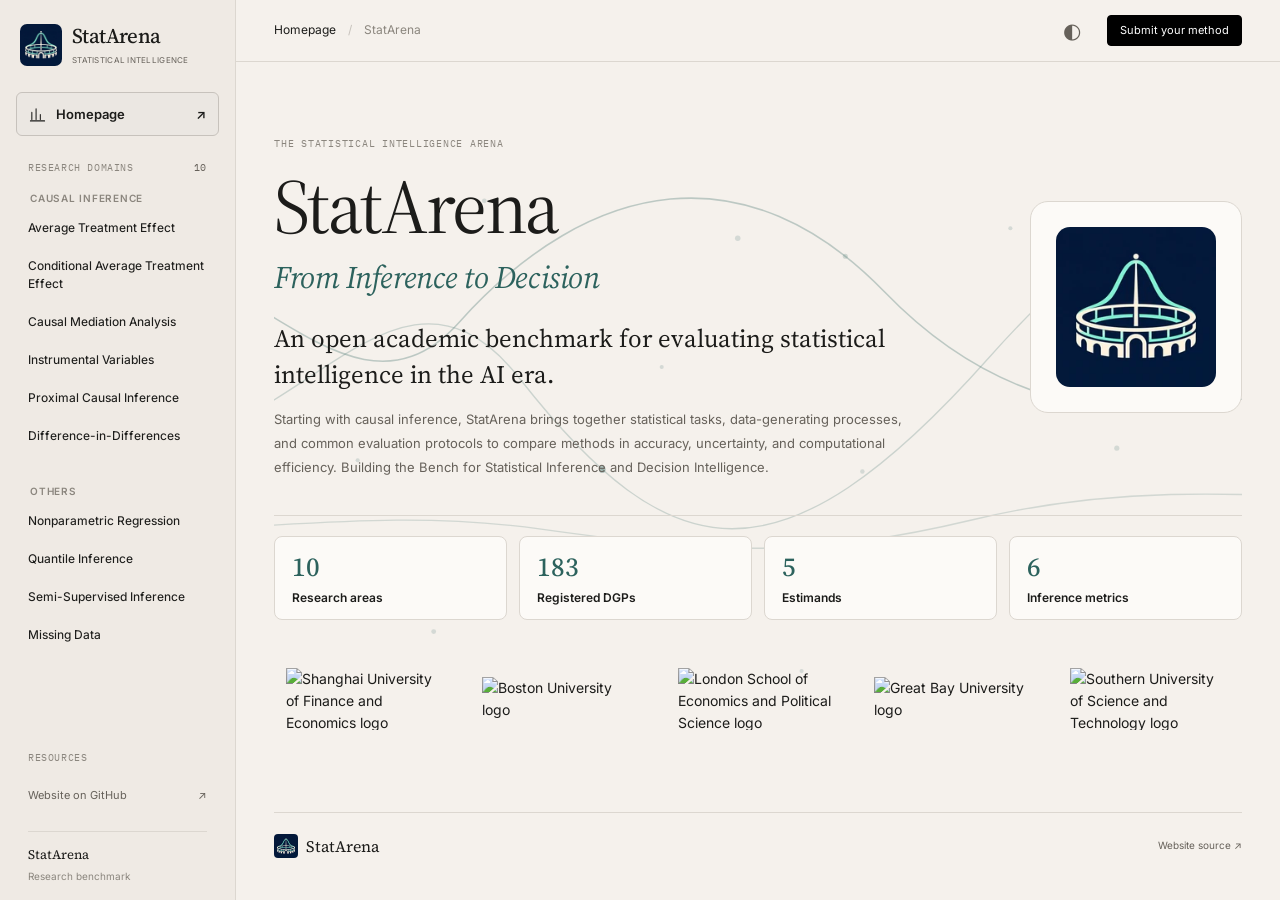
==== index.html @ 9cc64176 "Set the homepage slogan in the introduction paragraph" ====
<!doctype html>
<html lang="en" data-theme="light">
<head>
<meta charset="utf-8">
<meta name="viewport" content="width=device-width, initial-scale=1">
<meta name="color-scheme" content="light dark">
<meta name="theme-color" content="#f5f1ec">
<meta name="description" content="StatArena — The Statistical Intelligence Arena. Statistical inference benchmarks across ten research domains.">
<meta property="og:title" content="StatArena — The Statistical Intelligence Arena">
<meta property="og:description" content="Accuracy, uncertainty and efficiency. Independent statistical inference leaderboards across ten domains.">
<meta property="og:image" content="https://statsinference.github.io/assets/statsarena-logo.webp">
<meta property="og:url" content="https://statsinference.github.io/">
<title>StatArena — The Statistical Intelligence Arena</title>
<link rel="canonical" href="https://statsinference.github.io/">
<link rel="icon" type="image/webp" href="assets/statsarena-logo.webp">
<link rel="preconnect" href="https://fonts.googleapis.com">
<link rel="preconnect" href="https://fonts.gstatic.com" crossorigin>
<link href="https://fonts.googleapis.com/css2?family=Source+Serif+4:ital,wght@0,400;0,500;0,600;1,400;1,500&family=Inter:wght@400;450;500;550;600;650&family=IBM+Plex+Mono:wght@400;500&display=swap" rel="stylesheet">
<link rel="stylesheet" href="assets/site.css?v=counterfactual-notation-20261117">
<link rel="stylesheet" href="assets/release.css?v=counterfactual-notation-20261117">
<link rel="stylesheet" href="assets/references.css?v=counterfactual-notation-20261117">
<link rel="stylesheet" href="assets/test-view.css?v=mediation-challenge-20261118">
<link rel="stylesheet" href="assets/submit-method.css?v=counterfactual-notation-20261117">
<link rel="stylesheet" href="assets/comparison-charts.css?v=counterfactual-notation-20261117">
<link rel="stylesheet" href="assets/domain-illustrations.css?v=counterfactual-notation-20261117">
<link rel="stylesheet" href="assets/arena-overview.css?v=counterfactual-notation-20261117">
<link rel="stylesheet" href="assets/home.css?v=statarena-wave-morph-20261119">
</head>
<body>
<a class="skip" href="#content-start">Skip to content</a>
<button class="scrim" id="menu-scrim" aria-label="Close navigation" hidden></button>
<aside class="sidebar" id="sidebar" aria-label="Site navigation">
<a class="brand" href="#home"><img class="brand-logo" src="assets/statsarena-logo.webp" alt="StatArena logo" width="42" height="42"><span class="brand-name">StatArena<small>STATISTICAL INTELLIGENCE</small></span></a>
<a class="side-home" id="sidebar-home" href="#home"><svg viewBox="0 0 24 24" aria-hidden="true"><path d="M4 19V9m6 10V4m6 15v-7M2 21h20"/></svg>Homepage<span>↗</span></a>
<div class="nav-caption">RESEARCH DOMAINS <span>10</span></div>
<div id="tabs" role="tablist" aria-label="Research domains" aria-orientation="vertical"></div>
<div class="sidebar-bottom"><div class="nav-caption">RESOURCES</div>
<a href="https://github.com/Statsinference/Statistical-Intelligence-Arena" target="_blank" rel="noopener noreferrer"><span>Website on GitHub</span><span>↗</span></a>
<div class="sidebar-foot"><span>StatArena</span><span>Research benchmark</span></div>
</div></aside>
<div class="page">
<header class="topbar"><div class="topbar-left"><button class="menu-button" id="menu-btn" aria-label="Open navigation" aria-controls="sidebar" aria-expanded="false">☰</button><span id="topbar-section">Homepage</span><span class="breadcrumb-sep">/</span><span class="muted" id="topbar-context">StatArena</span></div><div class="topbar-actions"><button class="theme-toggle" id="theme-btn" aria-label="Switch to dark theme" title="Switch color theme">◐</button><button type="button" class="method-submit-button" id="submit-method-btn" aria-haspopup="dialog" aria-controls="method-submit-dialog" aria-expanded="false">Submit your method</button></div></header>
<div class="content" id="content-start" tabindex="-1">
<section id="home" class="home-panel" aria-labelledby="home-title" tabindex="-1">
<svg class="home-ambient" viewBox="0 0 1280 740" preserveAspectRatio="xMidYMid slice" aria-hidden="true" focusable="false">
  <g class="home-wave home-wave-a">
    <path id="home-wave-line-a" class="home-wave-line" d="M -80 235 C 85 155 185 360 345 252 S 605 156 765 242 S 1060 351 1375 222"><animate attributeName="d" dur="11.5s" begin="-2s" repeatCount="indefinite" calcMode="spline" keyTimes="0;0.25;0.5;0.75;1" keySplines="0.37 0 0.63 1;0.37 0 0.63 1;0.37 0 0.63 1;0.37 0 0.63 1" values="M -80 235 C 85 155 185 360 345 252 S 605 156 765 242 S 1060 351 1375 222;M -80 248 C 85 65 215 415 345 258 S 630 75 765 225 S 1090 415 1375 213;M -80 221 C 100 315 195 98 345 232 S 635 385 765 274 S 1120 85 1375 240;M -80 240 C 65 110 228 383 345 249 S 583 143 765 218 S 1060 401 1375 230;M -80 235 C 85 155 185 360 345 252 S 605 156 765 242 S 1060 351 1375 222" /></path>
    <circle class="home-moving-dot home-moving-dot-a" r="4"><animateMotion dur="23s" repeatCount="indefinite" keyPoints="0;1" keyTimes="0;1" calcMode="linear"><mpath href="#home-wave-line-a" /></animateMotion></circle>
    <circle class="home-moving-dot home-moving-dot-faint" r="2.5"><animateMotion dur="31s" begin="-16s" repeatCount="indefinite" keyPoints="0;1" keyTimes="0;1" calcMode="linear"><mpath href="#home-wave-line-a" /></animateMotion></circle>
  </g>
  <g class="home-wave home-wave-b">
    <path id="home-wave-line-b" class="home-wave-line" d="M -80 350 C 140 445 220 205 405 333 S 682 427 868 317 S 1135 229 1375 361"><animate attributeName="d" dur="14s" begin="-6s" repeatCount="indefinite" calcMode="spline" keyTimes="0;0.25;0.5;0.75;1" keySplines="0.37 0 0.63 1;0.37 0 0.63 1;0.37 0 0.63 1;0.37 0 0.63 1" values="M -80 350 C 140 445 220 205 405 333 S 682 427 868 317 S 1135 229 1375 361;M -80 369 C 100 205 228 490 405 357 S 693 215 868 341 S 1140 456 1375 344;M -80 330 C 145 505 257 120 405 312 S 660 530 868 291 S 1120 164 1375 380;M -80 355 C 95 265 260 430 405 356 S 670 155 868 336 S 1140 414 1375 348;M -80 350 C 140 445 220 205 405 333 S 682 427 868 317 S 1135 229 1375 361" /></path>
    <circle class="home-moving-dot home-moving-dot-b" r="3.3"><animateMotion dur="27s" begin="-9s" repeatCount="indefinite" keyPoints="0;1" keyTimes="0;1" calcMode="linear"><mpath href="#home-wave-line-b" /></animateMotion></circle>
  </g>
  <g class="home-wave home-wave-c">
    <path id="home-wave-line-c" class="home-wave-line" d="M -80 470 C 100 350 254 555 426 455 S 685 377 853 466 S 1111 548 1375 431"><animate attributeName="d" dur="17s" begin="-10s" repeatCount="indefinite" calcMode="spline" keyTimes="0;0.25;0.5;0.75;1" keySplines="0.37 0 0.63 1;0.37 0 0.63 1;0.37 0 0.63 1;0.37 0 0.63 1" values="M -80 470 C 100 350 254 555 426 455 S 685 377 853 466 S 1111 548 1375 431;M -80 480 C 105 560 241 310 426 481 S 675 582 853 436 S 1155 342 1375 454;M -80 450 C 90 288 267 612 426 437 S 701 290 853 492 S 1143 603 1375 408;M -80 469 C 126 540 248 370 426 470 S 688 566 853 436 S 1133 361 1375 449;M -80 470 C 100 350 254 555 426 455 S 685 377 853 466 S 1111 548 1375 431" /></path>
    <circle class="home-moving-dot home-moving-dot-c" r="3.5"><animateMotion dur="34s" begin="-17s" repeatCount="indefinite" keyPoints="0;1" keyTimes="0;1" calcMode="linear"><mpath href="#home-wave-line-c" /></animateMotion></circle>
  </g>
  <g class="home-scatter" fill="currentColor">
    <circle cx="150" cy="166" r="2.5"/><circle cx="245" cy="393" r="2"/><circle cx="370" cy="137" r="2.3"/>
    <circle cx="545" cy="301" r="2"/><circle cx="620" cy="174" r="2.7"/><circle cx="743" cy="404" r="2.2"/>
    <circle cx="889" cy="164" r="2"/><circle cx="994" cy="381" r="2.5"/><circle cx="1095" cy="227" r="2.2"/>
    <circle cx="1198" cy="507" r="2.6"/><circle cx="320" cy="562" r="2.4"/><circle cx="683" cy="601" r="2"/>
  </g>
</svg>
<div class="home-hero">
  <div class="home-hero-copy">
    <div class="home-kicker">THE STATISTICAL INTELLIGENCE ARENA</div>
    <h1 id="home-title">StatArena</h1>
    <h2 class="home-tagline">From Inference to Decision</h2>
    <p class="home-lead">An open academic benchmark for evaluating statistical intelligence in the AI era.</p>
    <p class="home-description">Starting with causal inference, StatArena brings together statistical tasks, data-generating processes, and common evaluation protocols to compare methods in accuracy, uncertainty, and computational efficiency. Building the Bench for Statistical Inference and Decision Intelligence.</p>
  </div>
  <div class="home-mark" aria-hidden="true"><img src="assets/statsarena-logo.webp" alt="" width="160" height="160"></div>
</div>
<section class="arena-overview" aria-label="Current leaderboard overview">
<div id="arena-overview-stats" class="arena-stat-grid" aria-live="polite">
<article class="arena-stat"><strong data-overview-stat="domains">—</strong><span>Research areas</span></article>
<article class="arena-stat" data-dgp-snapshot><strong data-overview-stat="registered-dgps">—</strong><span>Registered DGPs</span></article>
<article class="arena-stat"><strong data-overview-stat="estimand-types">—</strong><span>Estimands</span></article>
<article class="arena-stat"><strong data-overview-stat="metrics">—</strong><span>Inference metrics</span></article>
</div>
</section>
<div class="home-universities" aria-label="University affiliations">
  <a class="home-university" href="https://www.sufe.edu.cn/" target="_blank" rel="noopener noreferrer" aria-label="Shanghai University of Finance and Economics" title="Shanghai University of Finance and Economics"><img src="https://hrweb.sufe.edu.cn/_upload/site/00/51/81/logo.png" alt="Shanghai University of Finance and Economics logo" loading="lazy" decoding="async"></a>
  <a class="home-university" href="https://www.bu.edu/" target="_blank" rel="noopener noreferrer" aria-label="Boston University" title="Boston University"><img src="https://upload.wikimedia.org/wikipedia/commons/3/31/Boston_University_wordmark.svg" alt="Boston University logo" loading="lazy" decoding="async"></a>
  <a class="home-university" href="https://www.lse.ac.uk/" target="_blank" rel="noopener noreferrer" aria-label="London School of Economics and Political Science" title="London School of Economics and Political Science"><img src="https://upload.wikimedia.org/wikipedia/commons/5/51/LSE_Logo.svg" alt="London School of Economics and Political Science logo" loading="lazy" decoding="async"></a>
  <a class="home-university" href="https://www.gbu.edu.cn/" target="_blank" rel="noopener noreferrer" aria-label="Great Bay University" title="Great Bay University"><img src="https://upload.wikimedia.org/wikipedia/commons/d/d9/Great_Bay_University_logo.svg" alt="Great Bay University logo" loading="lazy" decoding="async"></a>
  <a class="home-university" href="https://www.sustech.edu.cn/" target="_blank" rel="noopener noreferrer" aria-label="Southern University of Science and Technology" title="Southern University of Science and Technology"><img src="https://upload.wikimedia.org/wikipedia/commons/3/38/Sustech_logo.png" alt="Southern University of Science and Technology logo" loading="lazy" decoding="async"></a>
</div>
</section>
<div id="domain-view" hidden>
<section class="page-heading with-domain-illustration" aria-label="About StatArena"><div><h1>StatArena</h1><p class="arena-introduction">The Statistical Intelligence Arena</p></div><figure id="domain-illustration" class="domain-figure" aria-labelledby="domain-figure-title" hidden></figure></section>
<span id="release-status" hidden></span>
<p id="release-description" role="status" hidden></p>
<main id="main-panel" role="tabpanel" aria-labelledby="tab-ate" tabindex="-1">
<section class="domain-heading"><div><h2 id="hero-title">Average Treatment Effect</h2><p id="hero-sub">Point estimates and confidence intervals for average treatment effects.</p><div id="domain-definition" class="domain-definition" aria-label="Target definition"></div></div>
<div class="domain-actions">
<a id="benchmark-card-link" class="benchmark-card-link" hidden>Benchmark card &amp; data <span aria-hidden="true">→</span></a>
<a href="#table" class="text-link">Full leaderboard <span>↘</span></a>
</div></section>
<section id="coming-soon" class="coming-soon" role="status" hidden><h3>Coming soon</h3><p>Results for this research area are being prepared.</p></section>
<section class="view-bar test-controls" aria-label="Leaderboard controls">
<div class="chips" id="fam-chips" role="group" aria-label="Method family"><button class="chip on" data-fam="all" aria-pressed="true">All methods</button><button class="chip" data-fam="pfn" aria-pressed="false">RFN</button><button class="chip" data-fam="classical" aria-pressed="false">Baseline</button></div>
<label class="rank-control" for="rank-metric">Rank by <select id="rank-metric" aria-label="Rank by metric"><option value="bias">Bias</option><option value="variance">Variance</option><option value="rmse" selected>RMSE</option><option value="length">Mean interval length</option><option value="coverage">Coverage</option><option value="time_s">Time</option></select></label>
<label class="search"><input id="q" type="search" placeholder="Search methods" aria-label="Search methods"></label>
<button class="export" id="export-btn" disabled>Export CSV ↓</button>
</section>
<section id="table" aria-label="Leaderboard"><div id="leaderboard-wrap" class="leaderboard-wrap" tabindex="0" role="region" aria-label="Scrollable leaderboard" aria-live="polite"></div><p class="table-note" id="table-note"></p></section>
<div class="registry-row"><a id="registry-link" target="_blank" rel="noopener noreferrer">Browse DGP registry ↗</a><span>Research repository access required.</span></div>
</main>
<section id="methodology" class="comparison-charts" aria-label="Result comparisons">
<article class="comparison-card" aria-labelledby="rmse-time-title"><h3 id="rmse-time-title">RMSE vs Time</h3><div id="rmse-time-chart" class="comparison-plot"></div></article>
<article class="comparison-card" aria-labelledby="coverage-length-title"><h3 id="coverage-length-title">Coverage vs Mean Interval Length</h3><div id="coverage-length-chart" class="comparison-plot"></div></article>
</section>
</div>
<footer><a class="footer-brand" href="#home"><img src="assets/statsarena-logo.webp" alt="" width="24" height="24">StatArena</a><a href="https://github.com/Statsinference/statsinference.github.io" target="_blank" rel="noopener noreferrer">Website source ↗</a></footer>
</div></div>
<div id="toast" class="toast" role="status" aria-live="polite" hidden></div>
<noscript><p class="noscript">Enable JavaScript to view the domain leaderboards. Source-reported results are available for Average Treatment Effect, Conditional Average Treatment Effect, Causal Mediation Analysis, Instrumental Variables, Proximal Causal Inference and Difference-in-Differences. <a href="data/results.json">Read the results data</a>.</p></noscript>
<script src="assets/test-references.js?v=counterfactual-notation-20261117"></script>
<script src="assets/test-view.js?v=iv-release-details-20261119"></script>
<script src="assets/arena-overview.js?v=stat-cards-20261117"></script>
<script src="assets/layout.js?v=statarena-home-20261119"></script>
<script src="assets/submit-method.js?v=mediation-challenge-20261118"></script>
<script src="assets/comparison-charts.js?v=counterfactual-notation-20261117"></script>
<script src="assets/domain-illustrations.js?v=counterfactual-notation-20261117"></script>
<script src="assets/home-motion.js?v=statarena-wave-morph-20261119"></script>
</body></html>
---- assets/site.css ----
/* Arena-inspired editorial layout. StatsArena's own logo and benchmark only.
   Type substitutes: Source Serif 4 / Inter / IBM Plex Mono; no licensed Arena fonts redistributed. */
:root{color-scheme:light;--bg:#f5f1ec;--surface:#fcfaf7;--sidebar:#efeae4;--fg:#1c1c1a;--muted:#66615a;--quiet:#8b867e;--line:#dcd7d0;--line-strong:#c7c2bc;--hover:#ebe7e2;--accent:#2c625d;--accent-soft:#e2ece6;--pfn:#267a73;--classical:#a56a28;--yellow:#f2c306;--pfn-soft:#e2ece6;--classical-soft:#f2e6d5;--display:'Source Serif 4',Georgia,'Times New Roman',serif;--body:'Inter','Helvetica Neue',Arial,sans-serif;--mono:'IBM Plex Mono',Consolas,monospace;--sidebar-w:236px}
:root[data-theme=dark]{color-scheme:dark;--bg:#1c1c1a;--surface:#252421;--sidebar:#22211f;--fg:#f5f1ec;--muted:#c7c2bc;--quiet:#aaa49b;--line:#403c38;--line-strong:#66615a;--hover:#35322e;--accent:#80b8aa;--accent-soft:#2d433c;--pfn:#58b6a9;--classical:#e8b776;--pfn-soft:#2d433c;--classical-soft:#453b2c}
*{box-sizing:border-box}html{scroll-behavior:smooth;scroll-padding-top:80px}body{margin:0;background:var(--bg);color:var(--fg);font:14px/1.55 var(--body);-webkit-font-smoothing:antialiased}button,input,select{font:inherit;color:inherit}button,a,input,select{-webkit-tap-highlight-color:transparent}button{cursor:pointer;border:0;background:none}button:disabled{cursor:not-allowed;opacity:.4}a{color:inherit;text-decoration:none}a:hover{text-decoration:underline;text-underline-offset:4px}h1,h2,h3,p{margin:0}h1,h2,h3{font-weight:500}h1,h2{font-family:var(--display)}[hidden]{display:none!important}:focus-visible{outline:2px solid var(--accent);outline-offset:4px}.sr-only{position:absolute;width:1px;height:1px;padding:0;margin:-1px;overflow:hidden;clip:rect(0,0,0,0);white-space:nowrap;border:0}.skip{position:fixed;top:-100px;left:18px;background:var(--fg);color:var(--bg);padding:10px 16px;z-index:200}.skip:focus{top:12px}.muted{color:var(--quiet)}.num{font-family:var(--mono);font-variant-numeric:tabular-nums}.sidebar{position:fixed;inset:0 auto 0 0;width:var(--sidebar-w);z-index:40;background:var(--sidebar);border-right:1px solid var(--line);display:flex;flex-direction:column;overflow-y:auto;padding:24px 16px 16px}.brand{display:flex;align-items:center;gap:10px;padding:0 4px 26px;font-family:var(--display);font-size:26px;font-weight:500;letter-spacing:-1.1px;line-height:1.05}.brand:hover{text-decoration:none}.brand-logo{border-radius:7px;flex-shrink:0;object-fit:contain}.brand small{display:block;font:9px/1.4 var(--body);color:var(--muted);letter-spacing:.05px;margin-top:7px;white-space:nowrap}.side-home{display:flex;align-items:center;gap:10px;border:1px solid var(--line-strong);background:var(--surface);border-radius:6px;padding:11px 12px;margin:0 0 25px;font-size:13px;font-weight:500}.side-home>span{margin-left:auto}.side-home svg{width:17px;height:17px;stroke:currentColor;fill:none;stroke-width:1.5;stroke-linecap:round}.nav-caption{display:flex;justify-content:space-between;padding:0 12px;font:10px var(--mono);letter-spacing:.06em;color:var(--quiet);margin-bottom:13px}.nav-caption>span{color:var(--muted)}#tabs{display:flex;flex-direction:column;gap:3px}.tab{position:relative;text-align:left;display:block;width:100%;padding:10px 12px;font-size:12px;font-weight:450;line-height:1.5;border-radius:5px;transition:background .15s,color .15s}.tab small{display:none}.tab:hover{background:var(--hover)}.tab.on{background:var(--hover);font-weight:600}.tab.on::before{content:'';position:absolute;top:10px;bottom:10px;left:0;width:2px;background:var(--fg)}.sidebar-bottom{margin-top:auto;padding-top:32px}.sidebar-bottom>a{display:flex;justify-content:space-between;font-size:11px;padding:10px 12px;color:var(--muted)}.sidebar-foot{border-top:1px solid var(--line);margin:17px 12px 0;padding-top:13px;display:flex;flex-direction:column;gap:3px;font-size:10px;color:var(--quiet)}.sidebar-foot>span:first-child{font-family:var(--display);font-size:14px;color:var(--fg)}.page{margin-left:var(--sidebar-w)}.topbar{height:62px;border-bottom:1px solid var(--line);display:flex;align-items:center;justify-content:space-between;padding:0 38px;background:var(--bg);gap:14px}.topbar-left{display:flex;gap:12px;align-items:center;font-size:12px}.breadcrumb-sep{color:var(--line-strong)}.topbar-actions{display:flex;gap:18px;align-items:center}.theme-toggle{font-size:21px;padding:5px 8px;color:var(--muted);line-height:1}.share-button{border:1px solid var(--fg);color:var(--bg);background:var(--fg);border-radius:4px;padding:6px 12px;font-size:11px;display:flex;gap:18px}.menu-button{display:none}.content{max-width:1356px;padding:0 38px;margin:auto}.page-heading{display:flex;align-items:center;justify-content:space-between;gap:30px;padding:43px 0 31px}.eyebrow,.section-label{font:10px var(--mono);letter-spacing:.075em;color:var(--quiet)}.page-heading h1{font-size:clamp(37px,3.65vw,52px);font-weight:400;line-height:1.08;letter-spacing:-1.8px;margin:14px 0 18px}.page-heading h1 em{font-weight:400}.page-heading p{font-size:13px;color:var(--muted);line-height:1.8}.scope-stat{border-left:1px solid var(--line-strong);padding:2px 0 2px 25px;flex:0 0 200px}.scope-stat strong{display:block;font:400 52px/1.15 var(--display);letter-spacing:-2px}.scope-stat>span{font:9px/1.9 var(--mono);color:var(--muted);letter-spacing:.04em}.stat-divider{height:1px;width:34px;background:var(--line-strong);margin:15px 0 11px}.release-bar{display:flex;flex-wrap:wrap;align-items:center;gap:8px 12px;border-top:1px solid var(--line);border-bottom:1px solid var(--line);padding:11px 0;font-size:11px;color:var(--muted)}.release-bar strong{font:500 9px var(--mono);letter-spacing:.035em;color:var(--fg)}.release-square{width:7px;height:7px;background:var(--yellow)}.domain-heading{display:flex;align-items:center;justify-content:space-between;gap:20px;padding:29px 0 8px}.domain-heading h2{font-size:32px;font-weight:400;line-height:1.25;letter-spacing:-.8px;margin-top:5px}.domain-heading p{font-size:12px;color:var(--muted);margin-top:7px}.text-link{font-size:11px;white-space:nowrap}.text-link span{margin-left:12px}.suite-info{font-size:10px;color:var(--quiet);display:flex;flex-wrap:wrap;gap:8px 22px}.suite-info b{font-weight:500;color:var(--fg);margin-left:5px}.view-bar{display:flex;align-items:center;gap:14px;margin:19px 0 16px;flex-wrap:wrap}.chips{display:flex;gap:3px;flex-wrap:wrap}.chip{font-size:11px;padding:6px 12px;border:1px solid transparent;border-radius:4px;color:var(--muted);line-height:1.5}.chip:hover{background:var(--hover);color:var(--fg)}.chip.on{background:var(--fg);color:var(--bg);border-color:var(--fg)}.view-note{margin-left:auto;font:9px var(--mono);color:var(--quiet)}#suite-label{font-size:11px;color:var(--muted)}select{border:1px solid var(--line-strong);border-radius:4px;background:var(--surface);padding:5px;max-width:240px}.overview-grid{display:grid;grid-template-columns:1fr 1fr;gap:16px}.card{min-width:0;border:1px solid var(--line);border-radius:6px;background:var(--surface);display:flex;flex-direction:column;padding:17px 19px 12px}.card-head{display:flex;align-items:baseline;justify-content:space-between;gap:10px;flex-wrap:wrap}.card-head h3{font-family:var(--display);font-size:21px;line-height:1.2;font-weight:400;letter-spacing:-.3px}.card-sub{font-size:10px;color:var(--quiet)}.card-body{min-height:141px;display:flex;flex-direction:column;justify-content:center;flex:1}.card-empty{display:flex;flex-direction:column;align-items:center;justify-content:center;text-align:center;padding:22px 10px 19px;min-height:141px}.empty-icon{display:flex;justify-content:center;align-items:center;margin-bottom:11px;color:var(--quiet)}.empty-icon svg{width:23px;height:23px}.card-empty strong{font-weight:450;font-size:12px;color:var(--muted)}.card-empty p{font-size:10px;line-height:1.65;color:var(--quiet);margin-top:5px;max-width:285px}.card-bottom{border-top:1px solid var(--line);padding-top:10px;display:flex;align-items:center;justify-content:space-between;gap:8px;flex-wrap:wrap;font-size:9px;color:var(--quiet)}.card-bottom>a{color:var(--fg);font-size:10px}.legend{display:flex;gap:12px;flex-wrap:wrap}.legend span{display:inline-flex;gap:5px;align-items:center}.legend i{display:inline-block;width:6px;height:6px;border-radius:1px}.id-dot,.pfn-dot{background:var(--pfn)}.ood-dot,.classical-dot{background:var(--classical)}.top-row{display:grid;grid-template-columns:20px 1fr auto;gap:9px;align-items:center;border-bottom:1px solid var(--line);padding:8px 0;font-size:11px}.top-row .rank{font-family:var(--mono);color:var(--quiet);font-size:10px}.split-title{color:var(--muted);font:10px var(--mono);margin:8px 0}.comparison-row{display:grid;grid-template-columns:1fr 90px 90px;gap:10px;border-bottom:1px solid var(--line);padding:8px 0;font-size:11px}.comparison-row>.num{text-align:right}.chart{width:100%;height:auto;display:block}svg text{fill:var(--muted);font:10px var(--mono)}svg .gridl{stroke:var(--line);stroke-width:1}svg .axis{stroke:var(--line-strong);stroke-width:1}.fam{display:inline-block;font-size:8px;padding:1px 5px;border-radius:3px;margin-left:7px;font-weight:500;vertical-align:middle}.fam.pfn{color:var(--pfn);background:var(--pfn-soft)}.fam.classical{color:var(--classical);background:var(--classical-soft)}.tbl-sec{padding:32px 0 26px}.tbl-head{display:flex;align-items:center;justify-content:space-between;gap:15px}.tbl-head h2{font-size:26px;line-height:1.2;letter-spacing:-.6px;margin-top:7px;font-weight:400}.export{border:1px solid var(--line-strong);border-radius:4px;font-size:10px;padding:7px 10px;white-space:nowrap}.table-controls{display:flex;align-items:center;justify-content:space-between;gap:14px;padding:16px 0 12px}.search{border:1px solid var(--line);background:var(--surface);border-radius:4px;padding:6px 9px;display:flex;align-items:center;gap:8px;max-width:200px}.search svg{width:13px;height:13px;stroke:var(--quiet);fill:none;stroke-width:1.5}.search input{font-size:11px;border:0;outline:none;min-width:0;width:145px;background:none}.search:focus-within{border-color:var(--accent)}.tbl-wrap{border:1px solid var(--line);border-radius:5px;overflow:auto;background:var(--surface)}table{border-collapse:collapse;width:100%;min-width:820px}th,td{padding:13px 14px;text-align:left;white-space:nowrap;border-bottom:1px solid var(--line);font-size:11px}th{background:var(--hover);font:500 10px var(--body);color:var(--muted)}th button{padding:0;color:inherit;text-align:inherit;font:inherit}th.sorted{color:var(--fg)}th .arrow{margin-left:6px}.r{text-align:right}td.num{font-size:10px}tbody tr:last-child td{border-bottom:0}tbody tr:hover{background:var(--bg)}.row-pending{color:var(--quiet)}.row-pending td{height:63px}.group-tag{font:9px var(--mono);border:1px solid var(--line);border-radius:3px;padding:3px 6px}.group-tag.id{color:var(--pfn)}.group-tag.ood{color:var(--classical)}.mname{font-weight:500}.org{display:block;font-size:9px;color:var(--quiet);margin-top:3px}.table-note{font-size:10px;color:var(--muted);margin-top:12px;max-width:90ch}.registry-row{display:flex;gap:12px;flex-wrap:wrap;align-items:center;font-size:10px;margin-top:13px}.registry-row span{color:var(--quiet)}.registry-row a{text-decoration:underline;text-underline-offset:3px}.swipe-hint{display:none}.method{padding:31px 0;border-top:1px solid var(--line)}.method-heading h2{font-size:29px;font-weight:400;letter-spacing:-.7px;margin:7px 0}.method-heading>p{font-size:12px;color:var(--muted)}.method-grid{display:grid;grid-template-columns:repeat(3,1fr);gap:27px;margin-top:24px}.method-grid article{border-left:1px solid var(--line-strong);padding-left:16px}.method-no{font:10px var(--mono);color:var(--quiet)}.method h3{font-size:13px;font-weight:500;margin:8px 0}.method article p{font-size:11px;line-height:1.8;color:var(--muted)}footer{display:flex;align-items:center;justify-content:space-between;gap:15px;border-top:1px solid var(--line);padding:21px 0 28px;font-size:10px;color:var(--muted)}.footer-brand{display:flex;align-items:center;gap:8px;font:17px var(--display);color:var(--fg)}.footer-brand img{border-radius:4px}.toast{position:fixed;bottom:25px;left:50%;transform:translateX(-50%);padding:12px 20px;background:var(--fg);color:var(--bg);border-radius:5px;max-width:90vw;z-index:100;font-size:12px}.scrim{position:fixed;inset:0;background:#0007;z-index:45}.noscript{margin:24px 24px 24px calc(var(--sidebar-w) + 24px);padding:20px;border:1px solid var(--line)}
@media(min-width:1700px){.content{padding:0 55px}.page-heading{padding-top:55px}.page-heading h1{font-size:58px}.card-body,.card-empty{min-height:167px}}
@media(max-width:1100px){:root{--sidebar-w:212px}.sidebar{padding-inline:12px}.content{padding:0 25px}.topbar{padding:0 25px}.scope-stat{flex-basis:155px;padding-left:20px}.page-heading h1{font-size:41px}.brand{font-size:24px}.brand-logo{width:37px;height:37px}.brand small{font-size:8px}.card-head h3{font-size:19px}.card{padding:15px 15px 11px}.card-bottom{font-size:8px}}
@media(max-width:860px){:root{--sidebar-w:236px}.sidebar{transform:translateX(-100%);transition:transform .18s ease;z-index:50;padding:22px 16px}.sidebar.open{transform:translateX(0)}.page{margin-left:0}.menu-button{display:block;font-size:17px;padding:5px 8px 5px 0}.topbar{padding:0 22px;height:58px}.content{padding:0 22px}.topbar-left{font-size:11px;gap:9px}.topbar-actions{gap:9px}.page-heading{padding:29px 0 24px}.page-heading h1{font-size:43px}.scope-stat{flex-basis:155px}.swipe-hint{display:block;font-size:9px;color:var(--quiet);margin:0 0 9px}.noscript{margin:20px}.brand{font-size:26px}.brand-logo{width:42px;height:42px}.brand small{font-size:9px}}
@media(max-width:560px){.content{padding:0 17px}.topbar{padding:0 17px}.topbar-left>.muted,.breadcrumb-sep{display:none}.page-heading{display:block}.page-heading h1{font-size:38px;letter-spacing:-1.4px;line-height:1.12;margin-top:12px}.page-heading p{font-size:12px}.desktop-break{display:none}.scope-stat{display:none}.eyebrow,.section-label{font-size:9px}.release-bar{gap:6px 9px;font-size:10px}.release-bar #release-description{width:100%;padding-left:16px}.domain-heading{padding-top:24px;align-items:flex-start}.domain-heading h2{font-size:28px}.domain-heading p{font-size:11px}.text-link{font-size:10px;margin-top:20px}.suite-info{font-size:9px}.overview-grid{grid-template-columns:1fr;gap:12px}.card{padding:17px 17px 12px}.card-body,.card-empty{min-height:132px}.card-head h3{font-size:21px}.card-bottom{font-size:9px}.view-bar{gap:9px}.view-note{font-size:8px}.table-controls{flex-wrap:wrap;gap:10px}.search{max-width:none;width:100%}.search input{width:100%}.tbl-head h2{font-size:24px}.method-grid{grid-template-columns:1fr;gap:20px}.method article p{font-size:12px}.method-heading h2{font-size:28px}footer{flex-wrap:wrap;font-size:9px}footer>span{display:none}}
@media(prefers-reduced-motion:reduce){html{scroll-behavior:auto}*{transition:none!important}}
@media print{.sidebar,.topbar,.view-bar,.table-controls,.export,.scrim{display:none!important}.page{margin:0}.content{max-width:none}.card{break-inside:avoid}body{color:#1c1c1a;background:#fff}.tbl-wrap{overflow:visible}}
---- assets/release.css ----
/* First source-reported release: preserve the editorial layout and existing logo. */
.brand{font-size:21px;letter-spacing:-.6px;align-items:center}.brand-name{line-height:1.13}.brand small{font-size:8px;letter-spacing:.035em}.sidebar-foot>span:first-child{font-size:13px}
.release-context{font-size:11px;line-height:1.7;background:var(--accent-soft);border-left:2px solid var(--accent);padding:10px 13px;margin:14px 0 0;color:var(--fg)}.release-context strong{font-weight:600}.release-context a{margin-left:6px;text-decoration:underline;text-underline-offset:3px}
.row-unreported{color:var(--quiet)}.missing-result{font-style:italic}.report-details{border-top:1px solid var(--line);padding:26px 0 32px}.report-details h2{font:400 26px/1.25 var(--display);margin:6px 0 12px;letter-spacing:-.5px}.release-meta{display:flex;gap:9px;flex-wrap:wrap;color:var(--quiet);font-size:10px}.release-meta a{text-decoration:underline;text-underline-offset:3px}.report-details details{border:1px solid var(--line);border-radius:5px;margin-top:16px;background:var(--surface)}.report-details summary{cursor:pointer;padding:13px 16px;font-size:12px;font-weight:500}.detail-inner{padding:0 16px 16px}.detail-inner p,.timing-note{font-size:11px;line-height:1.8;color:var(--muted);max-width:105ch;margin-bottom:12px}.report-details .tbl-wrap{margin:10px 0}.detail-table{min-width:900px}.timing-table{min-width:610px}.timing-block{margin-top:24px}.timing-block h3{font:400 23px/1.3 var(--display);letter-spacing:-.3px}.scope-badge{display:inline-block;vertical-align:middle;font:9px var(--mono);letter-spacing:.04em;color:var(--classical);border:1px solid var(--line-strong);padding:3px 6px;border-radius:3px;margin:7px 0 10px}.release-facts{display:grid;grid-template-columns:170px 1fr;gap:9px 20px;font-size:11px;line-height:1.75;margin:4px 0}.release-facts dt{color:var(--quiet)}.release-facts dd{margin:0;color:var(--muted)}.report-details .data-footnote{font-size:10px;color:var(--quiet);line-height:1.75;margin-top:9px}.contributors{border-top:1px solid var(--line);padding:30px 0 35px}.contributors h2{font:400 29px var(--display);letter-spacing:-.7px;margin:7px 0 20px}.contributor-grid{display:grid;grid-template-columns:repeat(3,minmax(0,1fr));gap:27px}.contributor-grid article{border-left:1px solid var(--line-strong);padding:3px 0 3px 16px}.contributor-grid h3{font-size:14px;font-weight:500;margin-bottom:5px}.contributor-grid p{font-size:11px;line-height:1.7;color:var(--muted)}.contributor-grid article>span{display:inline-block;margin-top:11px;font:9px var(--mono);color:var(--quiet)}footer{flex-wrap:wrap}.footer-brand{font-size:16px}
@media(max-width:650px){.contributor-grid{grid-template-columns:1fr;gap:18px}.release-facts{grid-template-columns:1fr;gap:3px}.release-facts dd{margin-bottom:9px}.detail-inner{padding:0 10px 12px}.release-context{font-size:10px}.timing-block h3{font-size:22px}.release-meta{gap:6px}}

/* Equal presentation for every core contributor; no numbered or lead positions. */
.contributors h2{margin-bottom:9px}.contributor-note{color:var(--muted);font-size:11px;line-height:1.7;margin:0 0 22px}.contributor-grid{align-items:stretch}.contributor-grid article{display:flex;flex-direction:column;min-height:106px}.contributor-grid article>span{margin-top:auto;padding-top:12px}.contributor-grid h3{font-size:14px;font-weight:500}.contributor-grid p{min-height:38px}
---- assets/references.css ----
/* Small source links; reuse the existing editorial palette and typography. */
.method-ref-name {text-decoration:underline;text-decoration-color:var(--line-strong);text-underline-offset:3px}
.method-ref-label {display:inline-block;margin-left:8px;font:9px/1.4 var(--body);color:var(--accent);white-space:nowrap;vertical-align:middle}
.reference-pending {font-size:8px;color:var(--quiet)}
.method-references {margin-top:16px;border-top:1px solid var(--line);padding-top:12px;font-size:11px}
.method-references summary {cursor:pointer;color:var(--muted);font-weight:500}
.reference-list {padding:12px 0 0;max-width:900px}
.reference-entry {padding:0 0 13px;display:flex;flex-direction:column;align-items:flex-start;gap:3px;overflow-wrap:anywhere}
.reference-entry strong {font-size:11px;font-weight:550}
.reference-title {font-size:11px;color:var(--accent);text-decoration:underline;text-underline-offset:3px}
.reference-entry p,.reference-note {font-size:10px;color:var(--muted);line-height:1.65}
.reference-secondary {font-size:10px;color:var(--accent)}
.reference-note {padding-top:5px;max-width:85ch}
---- assets/test-view.css ----
/* One shared leaderboard layout across all research domains. */
.domain-heading{padding:18px 0 6px}
.domain-heading h2{font-size:30px}
.domain-actions{display:contents}
.domain-actions:has(.benchmark-card-link:not([hidden])){display:flex;flex-wrap:wrap;align-items:center;gap:10px 18px}
.benchmark-card-link:not([hidden]){display:inline-flex;align-items:center;gap:9px;padding:9px 13px;border:1px solid var(--accent);border-radius:5px;background:var(--accent-soft);color:var(--accent);font:600 13px/1.4 var(--body);white-space:nowrap}
.benchmark-card-link:hover{text-decoration:underline;text-underline-offset:3px}
.benchmark-card-link:focus-visible{outline:2px solid var(--accent);outline-offset:3px}
@media(max-width:980px){
 .domain-heading:has(.benchmark-card-link:not([hidden])){align-items:flex-start;flex-direction:column;gap:12px}
 .domain-actions:has(.benchmark-card-link:not([hidden])) .text-link{margin-top:0}
}
.test-controls{gap:8px;margin:14px 0 12px}
.test-label{font:500 10px var(--mono);letter-spacing:.08em;border:1px solid var(--line-strong);padding:7px 10px;border-radius:4px}
.rank-control{display:flex;align-items:center;gap:8px;font-size:11px;color:var(--muted);white-space:nowrap}
.rank-control select{font-size:11px;min-width:100px;padding:6px 28px 6px 9px;color:var(--fg)}
.test-controls .search{margin-left:auto}
.test-controls .export{margin-left:0}
.leaderboard-wrap{width:100%;overflow-x:auto;border:1px solid var(--line);border-radius:6px;background:var(--surface)}
#leaderboard{width:100%;min-width:890px;table-layout:fixed}
#leaderboard th,#leaderboard td{padding:13px 11px;vertical-align:middle}
#leaderboard thead th{font:500 11px var(--body);height:44px;padding-top:10px;padding-bottom:10px}
#leaderboard .rank-cell{width:54px;text-align:center;color:var(--quiet)}
#leaderboard .rank-medal{display:inline-flex;align-items:center;justify-content:center;vertical-align:middle;line-height:0}
#leaderboard .rank-medal--gold{--medal-fill:#e6bd63;--medal-edge:#9b6e24;--medal-ink:#3f2c0b}
#leaderboard .rank-medal--silver{--medal-fill:#cdd5dc;--medal-edge:#75838f;--medal-ink:#2a3a45}
#leaderboard .rank-medal--bronze{--medal-fill:#d59c73;--medal-edge:#965f3e;--medal-ink:#482719}
#leaderboard .rank-medal-ribbon{fill:var(--medal-edge);opacity:.8}
#leaderboard .rank-medal-disc{fill:var(--medal-fill);stroke:var(--medal-edge);stroke-width:1}
#leaderboard .rank-medal-ring{fill:none;stroke:var(--medal-edge);stroke-width:.6;opacity:.65}
#leaderboard .rank-medal text{fill:var(--medal-ink);font:700 9px var(--body)}
.domain-group-heading{margin:15px 14px 5px;color:var(--quiet);font:600 10px var(--body);letter-spacing:.075em;text-transform:uppercase}
.domain-group:first-child .domain-group-heading{margin-top:5px}
.domain-group+.domain-group{margin-top:12px}
#leaderboard .method-cell{width:210px;text-align:left;white-space:normal}
#leaderboard tbody .method-cell{font:400 12px var(--body);color:var(--fg);background:transparent}
#leaderboard .num{font:11px var(--mono);font-variant-numeric:tabular-nums;white-space:nowrap}
#leaderboard .mname{display:block;font-size:12px;font-weight:550}
#leaderboard .method-config{display:inline-block;font:10px var(--body);color:var(--muted);margin-top:5px;line-height:1.5}
#leaderboard .method-ref-label{font-size:9px;margin:4px 0 0 8px}
#leaderboard .mname+.method-ref-label{margin-left:0}
#leaderboard thead button{width:100%;text-align:right;white-space:nowrap;min-height:22px}
#leaderboard thead th[data-metric="length"] button{white-space:normal;line-height:1.25}
#leaderboard .sort-arrow{margin-left:4px;color:var(--quiet)}
#leaderboard .ranked-column{background:var(--accent-soft);color:var(--fg)}
#leaderboard thead .ranked-column .sort-arrow{color:var(--accent)}
#leaderboard .empty-cell{padding:36px 20px;color:var(--quiet);text-align:center;font-size:12px}
#leaderboard tbody tr:last-child th{border-bottom:0}
.leaderboard-wrap:empty{min-height:150px}
.leaderboard-wrap:empty:before{content:'Loading results…';display:block;padding:25px;color:var(--muted);font-size:12px}
.registry-row{margin:18px 0 28px}
.method-references a{overflow-wrap:anywhere}
.domain-definition{margin-top:13px;color:var(--fg);font-family:var(--display);font-size:16px;line-height:1.5;overflow-wrap:anywhere}
.domain-definition math{font-size:1.04em}
.coming-soon{margin:20px 0 32px;padding:30px;border:1px solid var(--line);border-radius:6px;background:var(--surface)}
.coming-soon h3{font-family:var(--display);font-size:24px;font-weight:400}
.coming-soon p{margin-top:7px;color:var(--muted);font-size:12px}
#leaderboard .method-toggle{display:inline-flex;align-items:center;gap:8px;text-align:left;padding:3px 0;color:var(--fg);line-height:1.45}
#leaderboard .method-toggle:hover .mname{text-decoration:underline;text-underline-offset:3px}
#leaderboard .method-chevron{font-size:14px;color:var(--accent)}
#leaderboard .method-details-row>td{padding:0;white-space:normal;background:var(--surface)}
#leaderboard .method-details-row:hover{background:transparent}
#leaderboard .method-details{padding:17px 25px 19px 66px;border-top:1px solid var(--line);border-left:3px solid var(--accent);white-space:normal}
#leaderboard .method-detail-grid{display:grid;grid-template-columns:repeat(4,minmax(0,1fr));gap:14px 24px;max-width:950px}
#leaderboard .method-detail-extra{grid-column:1/-1}
#leaderboard .method-detail-grid strong{display:block;font:500 10px/1.4 var(--body);color:var(--quiet);text-transform:uppercase;letter-spacing:.04em}
#leaderboard .method-detail-grid p{margin:5px 0 0;font:12px/1.55 var(--body);color:var(--fg);overflow-wrap:anywhere}
#leaderboard .method-reference-links{display:flex;flex-wrap:wrap;gap:8px 18px;margin-top:14px}
#leaderboard .method-reference-link{color:var(--accent);font:500 11px/1.5 var(--body);text-decoration:underline;text-underline-offset:3px;overflow-wrap:anywhere}
@media(max-width:1100px){.test-controls .search{max-width:150px}.test-controls .search input{width:125px}}
@media(max-width:680px){.domain-heading{padding-top:16px}.domain-heading h2{font-size:27px}.test-controls{gap:10px}.test-controls .search{margin-left:0;max-width:170px;flex:1}.test-controls .export{margin-left:auto}.rank-control{margin-right:auto}#leaderboard{min-width:850px}#leaderboard .method-cell{width:180px}#leaderboard .rank-cell{width:48px}#leaderboard .method-details{padding:16px 20px 18px 22px}#leaderboard .method-detail-grid{grid-template-columns:repeat(2,minmax(140px,1fr))}.domain-definition{font-size:15px}.coming-soon{padding:24px}}
@media print{.leaderboard-wrap{overflow:visible}#leaderboard{min-width:0}.test-controls{display:none}}
---- assets/submit-method.css ----
/* Additive submission UI. Existing leaderboard selectors are not restyled. */
.method-submit-button{border:1px solid #000;border-radius:4px;padding:6px 12px;font-size:11px;white-space:nowrap;color:#fff;background:#000}
.method-submit-button:hover{border-color:#000;background:#111}
#method-submit-dialog{width:min(480px,calc(100vw - 32px));max-height:calc(100dvh - 40px);padding:28px;border:1px solid var(--line-strong);border-radius:10px;background:var(--surface);color:var(--fg);box-shadow:0 24px 90px #0003}
#method-submit-dialog::backdrop{background:#15151566}
#method-submit-dialog .ms-heading{display:flex;align-items:start;justify-content:space-between;gap:16px;margin-bottom:12px}
#method-submit-dialog h2{font:400 29px/1.2 var(--display)}
#method-submit-dialog .ms-close{font:22px/1 var(--body);padding:2px 6px;color:var(--muted)}
#method-submit-dialog .ms-intro{font-size:12px;color:var(--muted);margin-bottom:22px}
#method-submit-dialog label{display:block;font-size:12px;margin-bottom:8px;font-weight:500}
#method-submit-dialog input[type=url]{width:100%;border:1px solid var(--line-strong);border-radius:5px;background:var(--bg);color:var(--fg);padding:11px;font-size:13px;min-width:0}
#method-submit-dialog .ms-status{font-size:12px;line-height:1.6;margin-top:12px;overflow-wrap:anywhere}
#method-submit-dialog .ms-status[data-kind=error]{color:var(--classical)}
#method-submit-dialog .ms-status[data-kind=success]{color:var(--accent)}
#method-submit-dialog .ms-actions{display:flex;justify-content:flex-end;gap:12px;margin-top:20px}
#method-submit-dialog .ms-send{border-radius:4px;padding:9px 16px;font-size:12px;background:var(--fg);color:var(--bg)}
#method-submit-dialog .ms-cancel{padding:9px 8px;font-size:12px;color:var(--muted)}
#method-submit-dialog .ms-challenge{margin-top:12px;min-height:0}
#method-submit-dialog .ms-honeypot{position:absolute;left:-9999px;top:auto;width:1px;height:1px;overflow:hidden}
@media(max-width:380px){.method-submit-button{padding:6px 8px}#method-submit-dialog{padding:21px}}
@media print{#method-submit-dialog,.method-submit-button{display:none!important}}
@media(max-width:380px){.topbar:has(#submit-method-btn){gap:6px}.topbar-actions:has(#submit-method-btn){gap:4px}.method-submit-button{padding:6px 5px}}
---- assets/comparison-charts.css ----
/* Scoped to the two comparison charts; table, navigation and submission styles are unchanged. */
#methodology.comparison-charts{display:grid;grid-template-columns:repeat(2,minmax(0,1fr));gap:18px;margin:36px 0 0;scroll-margin-top:80px}
.comparison-charts .comparison-card{min-width:0;border:1px solid var(--line);border-radius:8px;background:var(--surface);padding:20px 18px 14px}
.comparison-charts h3{font:550 14px/1.5 var(--body);margin:0 0 12px}
.comparison-charts .comparison-plot{position:relative;min-width:0;min-height:290px}
.comparison-charts svg{display:block;width:100%;height:auto;overflow:visible;font-family:var(--body)}
.comparison-charts .chart-grid{stroke:var(--line);stroke-width:1;stroke-dasharray:2 4}
.comparison-charts .chart-axis{stroke:var(--line-strong);stroke-width:1}
.comparison-charts .chart-tick{fill:var(--muted);font:10px var(--mono);font-variant-numeric:tabular-nums}
.comparison-charts .chart-axis-title{fill:var(--muted);font:11px var(--body)}
.comparison-charts .chart-reference{stroke:var(--muted);stroke-width:1.1;stroke-dasharray:5 4}
.comparison-charts .chart-reference-label{fill:var(--muted);font:10px var(--mono)}
.comparison-charts .chart-point{outline:none;cursor:pointer}
.comparison-charts .chart-marker{stroke:var(--surface);stroke-width:1.5}
.comparison-charts .chart-point.pfn{fill:var(--pfn)}
.comparison-charts .chart-point.classical{fill:var(--classical)}
.comparison-charts .chart-point.other{fill:var(--fg)}
.comparison-charts .chart-focus-ring{fill:none;stroke:currentColor;stroke-width:1.5;opacity:0}
.comparison-charts .chart-point:hover .chart-focus-ring,.comparison-charts .chart-point:focus-visible .chart-focus-ring{opacity:1}
.comparison-charts .chart-legend{display:flex;flex-wrap:wrap;justify-content:center;gap:8px 20px;margin-top:8px;min-height:18px;color:var(--muted);font:11px/1.6 var(--body)}
.comparison-charts .chart-legend-item{display:inline-flex;align-items:center;gap:7px;overflow-wrap:anywhere}
.comparison-charts .chart-legend-marker{display:inline-block;flex:0 0 7px;width:7px;height:7px;background:var(--fg);border-radius:50%}
.comparison-charts .chart-legend-marker.pfn{background:var(--pfn)}
.comparison-charts .chart-legend-marker.classical{background:var(--classical);border-radius:0;transform:rotate(45deg)}
.comparison-charts .chart-empty{display:grid;place-items:center;min-height:275px;color:var(--quiet);font-size:12px;text-align:center}
.comparison-charts .chart-note{margin:8px 0 0;color:var(--muted);font:11px/1.5 var(--body);text-align:center}
.comparison-charts .chart-tooltip{position:absolute;z-index:5;max-width:min(240px,calc(100% - 8px));padding:10px 12px;border:1px solid var(--line-strong);border-radius:8px;background:var(--surface);box-shadow:0 6px 22px rgba(0,0,0,.13);color:var(--fg);font:12px/1.5 var(--body);overflow-wrap:anywhere;pointer-events:none}
.comparison-charts .chart-tooltip[hidden]{display:none}
.comparison-charts .chart-tooltip-title{display:block;margin:0 0 3px;font-weight:650}
.comparison-charts .chart-tooltip-configuration{margin-bottom:4px;color:var(--muted);font-size:11px}
.comparison-charts .chart-tooltip-row{font-variant-numeric:tabular-nums}
.comparison-charts .chart-guidance{pointer-events:none}
.comparison-charts .chart-guidance-background{fill:var(--surface);fill-opacity:.94;stroke:var(--line);stroke-width:1}
.comparison-charts .chart-guidance-arrow{fill:none;stroke:var(--pfn);stroke-width:1.4;stroke-linecap:round;stroke-linejoin:round}
.comparison-charts .chart-guidance-text{fill:var(--muted);font:10px var(--body)}
.comparison-charts .chart-guidance.compact .chart-guidance-text{font-size:8px}
@media(max-width:1000px){#methodology.comparison-charts{grid-template-columns:1fr}}
@media(max-width:480px){.comparison-charts .comparison-card{padding:16px 12px 12px}.comparison-charts .comparison-plot{min-height:280px}}
---- assets/domain-illustrations.css ----
/* Theme-aware schematic cards. Styles are scoped to this new component. */
.page-heading.with-domain-illustration{display:grid;grid-template-columns:minmax(0,1fr) minmax(260px,360px);gap:24px;align-items:center;padding:27px 0 18px}
.page-heading.with-domain-illustration h1{margin:8px 0;line-height:1.06}
.domain-figure{margin:0;width:100%;min-width:0;padding:14px 18px 10px;border:1px solid var(--line);border-radius:10px;background:var(--surface);color:var(--fg);--di-ink:var(--muted);--di-accent:var(--pfn);--di-node:var(--bg)}
.domain-figure-title{font:500 18px/1.2 var(--display);letter-spacing:-.3px;margin:0 0 9px;max-width:100%}
.domain-figure-title::after{content:'';display:block;width:25px;height:2px;background:var(--di-accent);opacity:.75;margin-top:9px}
.domain-figure svg{display:block;width:100%;height:auto;overflow:visible}
.domain-figure svg text{fill:var(--fg);font:11px var(--body)}
.domain-figure svg .di-small{font-size:10px}
.domain-figure svg .di-math{font:italic 15px var(--display)}
.domain-figure svg .di-symbol{font:italic 24px var(--display);fill:var(--fg)}
.domain-figure svg .di-table-title{font:14px var(--display)}
.domain-figure svg .di-accent-label{font:12px var(--body);fill:var(--di-accent)}
.domain-figure .di-node rect,.domain-figure .di-table-bg{fill:var(--di-node);stroke:var(--line-strong);stroke-width:1.2}
.domain-figure .di-latent rect{stroke-dasharray:5 4;fill:var(--surface)}
.domain-figure .di-edge,.domain-figure .di-axis,.domain-figure .di-accent,.domain-figure .di-guide,.domain-figure .di-guide-accent,.domain-figure .di-muted,.domain-figure .di-table-rule{fill:none;stroke:var(--di-ink);stroke-width:1.3;stroke-linecap:round;stroke-linejoin:round}
.domain-figure .di-accent{stroke:var(--di-accent);stroke-width:1.8}
.domain-figure .di-muted{stroke:var(--quiet);stroke-width:1.7}
.domain-figure .di-guide{stroke:var(--quiet);stroke-dasharray:4 4;stroke-width:1.1}
.domain-figure .di-guide-accent{stroke:var(--di-accent);stroke-dasharray:4 4;stroke-width:1.2}
.domain-figure .di-table-rule{stroke:var(--line-strong);stroke-width:.8}
.domain-figure .di-ink-fill{fill:var(--di-ink)}
.domain-figure .di-accent-fill{fill:var(--di-accent)}
.domain-figure .di-muted-fill{fill:var(--quiet)}
.domain-figure .di-header-fill{fill:var(--accent-soft)}
.domain-figure .di-inference-bg{fill:var(--accent-soft);stroke:var(--line-strong);stroke-width:1}
.domain-figure .di-open-dot{fill:var(--surface);stroke:var(--di-accent);stroke-width:1}
.domain-figure .di-scatter{fill:var(--di-accent);opacity:.32}
.domain-figure .di-missing-cell{fill:var(--surface);stroke:var(--line-strong);stroke-dasharray:3 3}
@media(max-width:1100px){.page-heading.with-domain-illustration{grid-template-columns:minmax(0,1fr) minmax(240px,330px);gap:20px}.domain-figure{padding:13px 15px 9px}.domain-figure-title{font-size:17px}}
@media(min-width:861px) and (max-width:1000px){.page-heading.with-domain-illustration h1{font-size:34px}}
@media(max-width:700px){.page-heading.with-domain-illustration{grid-template-columns:1fr;gap:14px;padding:23px 0 15px}.page-heading.with-domain-illustration h1{margin:0}.domain-figure{max-width:360px;justify-self:start}.domain-figure-title{font-size:17px}}
@media print{.domain-figure{break-inside:avoid}}
---- assets/arena-overview.css ----
.arena-introduction {
  max-width: 39rem;
  color: var(--muted);
  font-size: 14px !important;
  line-height: 1.72 !important;
}
.arena-overview { padding: 0 0 12px; }
.arena-stat-grid { display: grid; grid-template-columns: repeat(4, minmax(0, 1fr)); gap: 12px; }
.arena-stat { min-width: 0; padding: 15px 17px 14px; border: 1px solid var(--line); border-radius: 8px; background: var(--surface); }
.arena-stat strong { display: block; color: var(--accent); font: 500 27px/1.1 var(--display); font-variant-numeric: tabular-nums; }
.arena-stat span { display: block; margin-top: 8px; font-size: 12px; font-weight: 600; line-height: 1.3; }
.arena-stat small { display: block; margin-top: 4px; color: var(--muted); font-size: 10px; line-height: 1.4; }
.arena-overview-note { margin-top: 9px; color: var(--quiet); font-size: 10px; line-height: 1.5; }
@media (max-width: 700px) {
  .arena-stat-grid { grid-template-columns: repeat(2, minmax(0, 1fr)); gap: 8px; }
  .arena-stat { padding: 13px 14px; }
  .arena-stat strong { font-size: 24px; }
}
---- assets/home.css ----
/* Home-only layout; the existing domain leaderboards and theme palette stay unchanged. */
.home-panel{position:relative;isolation:isolate;overflow:hidden;min-height:calc(100vh - 150px);padding:56px 0 30px}
.home-hero{display:flex;align-items:center;justify-content:space-between;gap:48px;padding:18px 0 36px}
.home-hero-copy{max-width:670px}
.home-kicker,.home-next>span{display:block;font:10px/1.6 var(--mono);letter-spacing:.075em;color:var(--quiet)}
.home-hero h1{font:400 clamp(56px,6vw,90px)/1.1 var(--display);letter-spacing:-2.5px;margin:12px 0 18px}
.home-lead{max-width:40rem;font:400 clamp(19px,2.1vw,25px)/1.45 var(--display);color:var(--fg)}
.home-description{max-width:40rem;margin:14px 0 0;font:13px/1.85 var(--body);color:var(--muted)}
.home-mark{width:212px;height:212px;flex:none;display:flex;justify-content:center;align-items:center;border:1px solid var(--line);border-radius:18px;background:var(--surface)}
.home-mark img{width:160px;height:160px;object-fit:contain;border-radius:14px}
.home-panel .arena-overview{padding-top:20px;border-top:1px solid var(--line)}
.home-next{padding:28px 0 15px;margin-top:20px;border-top:1px solid var(--line)}
.home-next p{font:13px/1.75 var(--body);color:var(--muted);margin-top:8px;max-width:50rem}
.side-home.on{background:var(--hover);border-color:var(--line-strong);font-weight:600}
@media(max-width:860px){.home-panel{padding-top:28px;min-height:calc(100vh - 100px)}.home-hero{gap:24px;padding-bottom:26px}.home-mark{width:150px;height:150px}.home-mark img{width:116px;height:116px}}
@media(max-width:560px){.home-hero{gap:12px;align-items:flex-start}.home-kicker{font-size:9px}.home-hero h1{font-size:50px;letter-spacing:-1.8px;margin:8px 0 13px}.home-lead{font-size:20px}.home-description{font-size:12px}.home-mark{width:70px;height:70px;border-radius:12px}.home-mark img{width:56px;height:56px;border-radius:8px}.home-panel{padding-top:30px}.home-next{margin-top:12px}}

/* Institutional logo strip on Home only. Preserve marks without recoloring. */
.home-universities{display:grid;grid-template-columns:repeat(5,minmax(0,1fr));gap:12px;margin:22px 0 4px}
.home-university{display:flex;align-items:center;justify-content:center;min-width:0;min-height:90px;padding:8px 12px;border:0;border-radius:0;background:transparent;transition:opacity .18s,transform .18s}
.home-university:hover{opacity:.78;transform:translateY(-2px)}
.home-university img{display:block;width:auto;max-width:100%;height:auto;max-height:62px;object-fit:contain}
.home-university:focus-visible{outline:2px solid var(--accent);outline-offset:3px}
@media(max-width:860px){.home-universities{gap:9px}.home-university{min-height:84px;padding:11px}.home-university img{max-height:55px}}
@media(max-width:560px){.home-universities{grid-template-columns:repeat(3,minmax(0,1fr));gap:8px}.home-university{min-height:76px;padding:10px}.home-university img{max-height:52px}}

/* Subtle ambient statistical curves — decorative and scoped to the Home route. */
.home-panel .home-ambient{position:absolute;inset:0;width:100%;height:100%;z-index:-1;pointer-events:none;overflow:hidden;color:var(--accent);opacity:.85}
.home-panel>.home-hero,.home-panel>.arena-overview,.home-panel>.home-next,.home-panel>.home-universities{position:relative;z-index:1}
.home-tagline{font:italic 400 clamp(25px,2.45vw,34px)/1.3 var(--display);letter-spacing:-.45px;color:var(--accent);margin:-8px 0 21px}
.home-ambient .home-wave-line{fill:none;stroke:currentColor;stroke-width:1.55;stroke-linecap:round;opacity:.32;vector-effect:non-scaling-stroke}
.home-ambient .home-wave-b .home-wave-line{opacity:.24;stroke-width:1.3}
.home-ambient .home-wave-c .home-wave-line{opacity:.20;stroke-width:1.35}
.home-ambient .home-moving-dot{fill:currentColor;opacity:.45}
.home-ambient .home-moving-dot-faint{opacity:.22}
.home-ambient .home-scatter{opacity:.19;animation:home-point-float 17s ease-in-out infinite alternate}
.home-ambient .home-wave-a{animation:home-wave-drift-a 19s ease-in-out infinite alternate}
.home-ambient .home-wave-b{animation:home-wave-drift-b 23s ease-in-out infinite alternate}
.home-ambient .home-wave-c{animation:home-wave-drift-c 27s ease-in-out infinite alternate}
:root[data-theme=dark] .home-panel .home-ambient{opacity:.78}
:root[data-theme=dark] .home-ambient .home-wave-line{stroke-width:1.4;opacity:.34}
:root[data-theme=dark] .home-ambient .home-scatter{opacity:.26}
@keyframes home-wave-drift-a{from{transform:translate(0,7px)}to{transform:translate(17px,-12px)}}
@keyframes home-wave-drift-b{from{transform:translate(-11px,-8px)}to{transform:translate(9px,13px)}}
@keyframes home-wave-drift-c{from{transform:translate(6px,11px)}to{transform:translate(-12px,-6px)}}
@keyframes home-point-float{from{transform:translate(0,0);opacity:.15}to{transform:translate(-8px,13px);opacity:.27}}
@media(max-width:700px){.home-tagline{font-size:26px;margin:-2px 0 16px}.home-panel .home-ambient{opacity:.56}}
@media(max-width:560px){.home-tagline{font-size:24px;margin:-2px 0 15px}.home-panel .home-ambient{opacity:.42}}
@media(prefers-reduced-motion:reduce){
 .home-ambient .home-wave,.home-ambient .home-scatter{animation:none!important}
 .home-ambient .home-moving-dot{display:none}
}
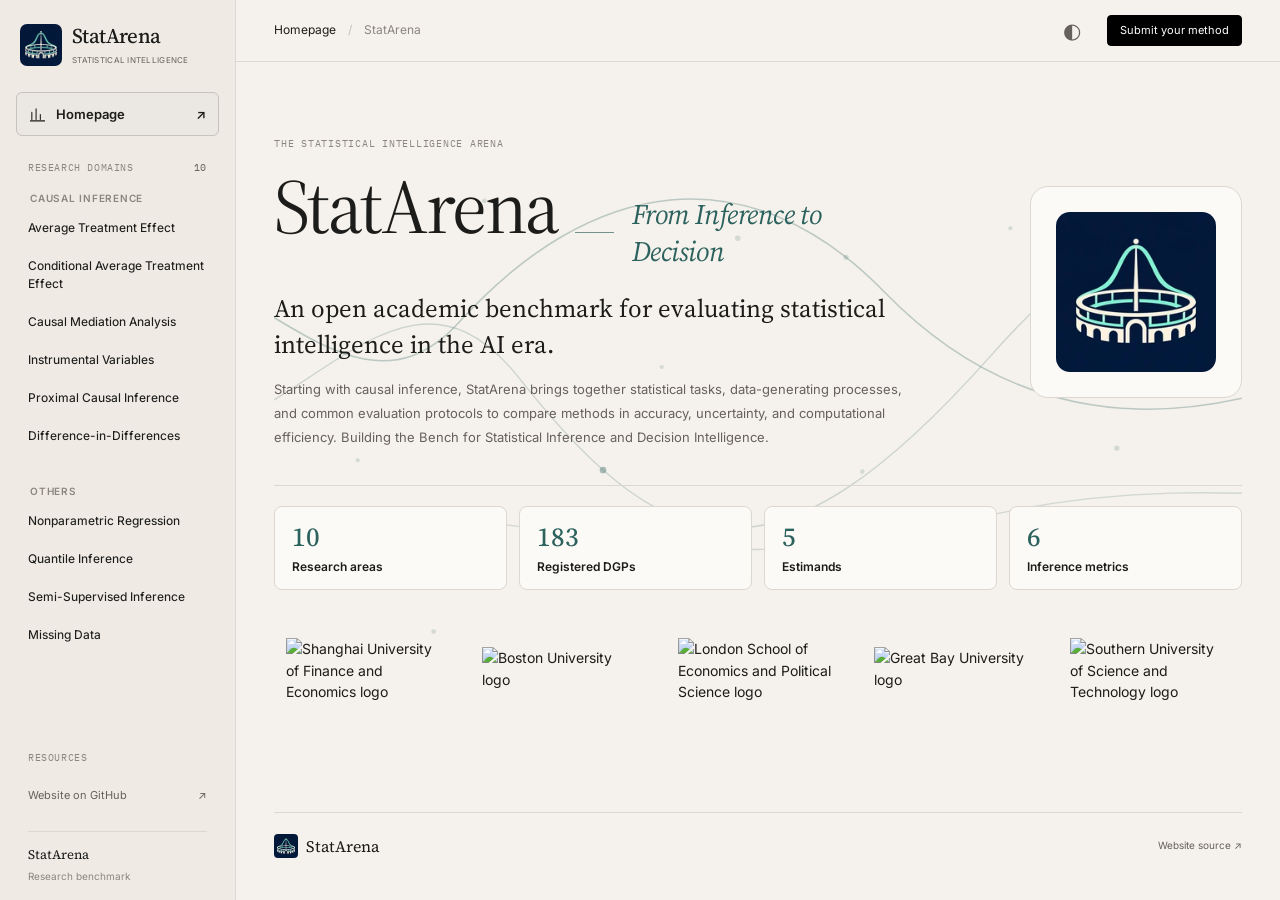
==== commit c799b097: "Place the homepage tagline beside the StatArena title" ====
--- a/index.html
+++ b/index.html
@@ -24,7 +24,7 @@
 <link rel="stylesheet" href="assets/comparison-charts.css?v=counterfactual-notation-20261117">
 <link rel="stylesheet" href="assets/domain-illustrations.css?v=counterfactual-notation-20261117">
 <link rel="stylesheet" href="assets/arena-overview.css?v=counterfactual-notation-20261117">
-<link rel="stylesheet" href="assets/home.css?v=statarena-wave-morph-20261119">
+<link rel="stylesheet" href="assets/home.css?v=statarena-inline-tagline-20261120">
 </head>
 <body>
 <a class="skip" href="#content-start">Skip to content</a>
@@ -66,8 +66,10 @@
 <div class="home-hero">
   <div class="home-hero-copy">
     <div class="home-kicker">THE STATISTICAL INTELLIGENCE ARENA</div>
-    <h1 id="home-title">StatArena</h1>
-    <h2 class="home-tagline">From Inference to Decision</h2>
+    <div class="home-heading">
+      <h1 id="home-title">StatArena</h1>
+      <h2 class="home-tagline">From Inference to Decision</h2>
+    </div>
     <p class="home-lead">An open academic benchmark for evaluating statistical intelligence in the AI era.</p>
     <p class="home-description">Starting with causal inference, StatArena brings together statistical tasks, data-generating processes, and common evaluation protocols to compare methods in accuracy, uncertainty, and computational efficiency. Building the Bench for Statistical Inference and Decision Intelligence.</p>
   </div>
--- a/assets/home.css
+++ b/assets/home.css
@@ -1,9 +1,10 @@
 /* Home-only layout; the existing domain leaderboards and theme palette stay unchanged. */
 .home-panel{position:relative;isolation:isolate;overflow:hidden;min-height:calc(100vh - 150px);padding:56px 0 30px}
 .home-hero{display:flex;align-items:center;justify-content:space-between;gap:48px;padding:18px 0 36px}
-.home-hero-copy{max-width:670px}
+.home-hero-copy{min-width:0;max-width:780px}
+.home-heading{display:flex;flex-wrap:wrap;align-items:baseline;column-gap:clamp(10px,1.35vw,18px);row-gap:4px;margin:12px 0 21px}
 .home-kicker,.home-next>span{display:block;font:10px/1.6 var(--mono);letter-spacing:.075em;color:var(--quiet)}
-.home-hero h1{font:400 clamp(56px,6vw,90px)/1.1 var(--display);letter-spacing:-2.5px;margin:12px 0 18px}
+.home-hero h1{font:400 clamp(56px,6vw,90px)/1.1 var(--display);letter-spacing:-2.5px;margin:0}
 .home-lead{max-width:40rem;font:400 clamp(19px,2.1vw,25px)/1.45 var(--display);color:var(--fg)}
 .home-description{max-width:40rem;margin:14px 0 0;font:13px/1.85 var(--body);color:var(--muted)}
 .home-mark{width:212px;height:212px;flex:none;display:flex;justify-content:center;align-items:center;border:1px solid var(--line);border-radius:18px;background:var(--surface)}
@@ -13,7 +14,7 @@
 .home-next p{font:13px/1.75 var(--body);color:var(--muted);margin-top:8px;max-width:50rem}
 .side-home.on{background:var(--hover);border-color:var(--line-strong);font-weight:600}
 @media(max-width:860px){.home-panel{padding-top:28px;min-height:calc(100vh - 100px)}.home-hero{gap:24px;padding-bottom:26px}.home-mark{width:150px;height:150px}.home-mark img{width:116px;height:116px}}
-@media(max-width:560px){.home-hero{gap:12px;align-items:flex-start}.home-kicker{font-size:9px}.home-hero h1{font-size:50px;letter-spacing:-1.8px;margin:8px 0 13px}.home-lead{font-size:20px}.home-description{font-size:12px}.home-mark{width:70px;height:70px;border-radius:12px}.home-mark img{width:56px;height:56px;border-radius:8px}.home-panel{padding-top:30px}.home-next{margin-top:12px}}
+@media(max-width:560px){.home-hero{gap:12px;align-items:flex-start}.home-kicker{font-size:9px}.home-heading{margin:8px 0 15px}.home-hero h1{font-size:50px;letter-spacing:-1.8px}.home-lead{font-size:20px}.home-description{font-size:12px}.home-mark{width:70px;height:70px;border-radius:12px}.home-mark img{width:56px;height:56px;border-radius:8px}.home-panel{padding-top:30px}.home-next{margin-top:12px}}
 
 /* Institutional logo strip on Home only. Preserve marks without recoloring. */
 .home-universities{display:grid;grid-template-columns:repeat(5,minmax(0,1fr));gap:12px;margin:22px 0 4px}
@@ -27,7 +28,8 @@
 /* Subtle ambient statistical curves — decorative and scoped to the Home route. */
 .home-panel .home-ambient{position:absolute;inset:0;width:100%;height:100%;z-index:-1;pointer-events:none;overflow:hidden;color:var(--accent);opacity:.85}
 .home-panel>.home-hero,.home-panel>.arena-overview,.home-panel>.home-next,.home-panel>.home-universities{position:relative;z-index:1}
-.home-tagline{font:italic 400 clamp(25px,2.45vw,34px)/1.3 var(--display);letter-spacing:-.45px;color:var(--accent);margin:-8px 0 21px}
+.home-tagline{display:flex;align-items:center;gap:clamp(8px,1.35vw,18px);margin:0;font:italic 400 clamp(24px,2.2vw,32px)/1.3 var(--display);letter-spacing:-.45px;color:var(--accent)}
+.home-tagline::before{content:"";flex:0 0 clamp(20px,3.1vw,44px);height:1px;background:currentColor;opacity:.65}
 .home-ambient .home-wave-line{fill:none;stroke:currentColor;stroke-width:1.55;stroke-linecap:round;opacity:.32;vector-effect:non-scaling-stroke}
 .home-ambient .home-wave-b .home-wave-line{opacity:.24;stroke-width:1.3}
 .home-ambient .home-wave-c .home-wave-line{opacity:.20;stroke-width:1.35}
@@ -44,8 +46,8 @@
 @keyframes home-wave-drift-b{from{transform:translate(-11px,-8px)}to{transform:translate(9px,13px)}}
 @keyframes home-wave-drift-c{from{transform:translate(6px,11px)}to{transform:translate(-12px,-6px)}}
 @keyframes home-point-float{from{transform:translate(0,0);opacity:.15}to{transform:translate(-8px,13px);opacity:.27}}
-@media(max-width:700px){.home-tagline{font-size:26px;margin:-2px 0 16px}.home-panel .home-ambient{opacity:.56}}
-@media(max-width:560px){.home-tagline{font-size:24px;margin:-2px 0 15px}.home-panel .home-ambient{opacity:.42}}
+@media(max-width:700px){.home-heading{margin-bottom:16px}.home-panel .home-ambient{opacity:.56}}
+@media(max-width:560px){.home-heading{margin-bottom:15px}.home-tagline{font-size:clamp(18px,4vw,22px)}.home-panel .home-ambient{opacity:.42}}
 @media(prefers-reduced-motion:reduce){
  .home-ambient .home-wave,.home-ambient .home-scatter{animation:none!important}
  .home-ambient .home-moving-dot{display:none}
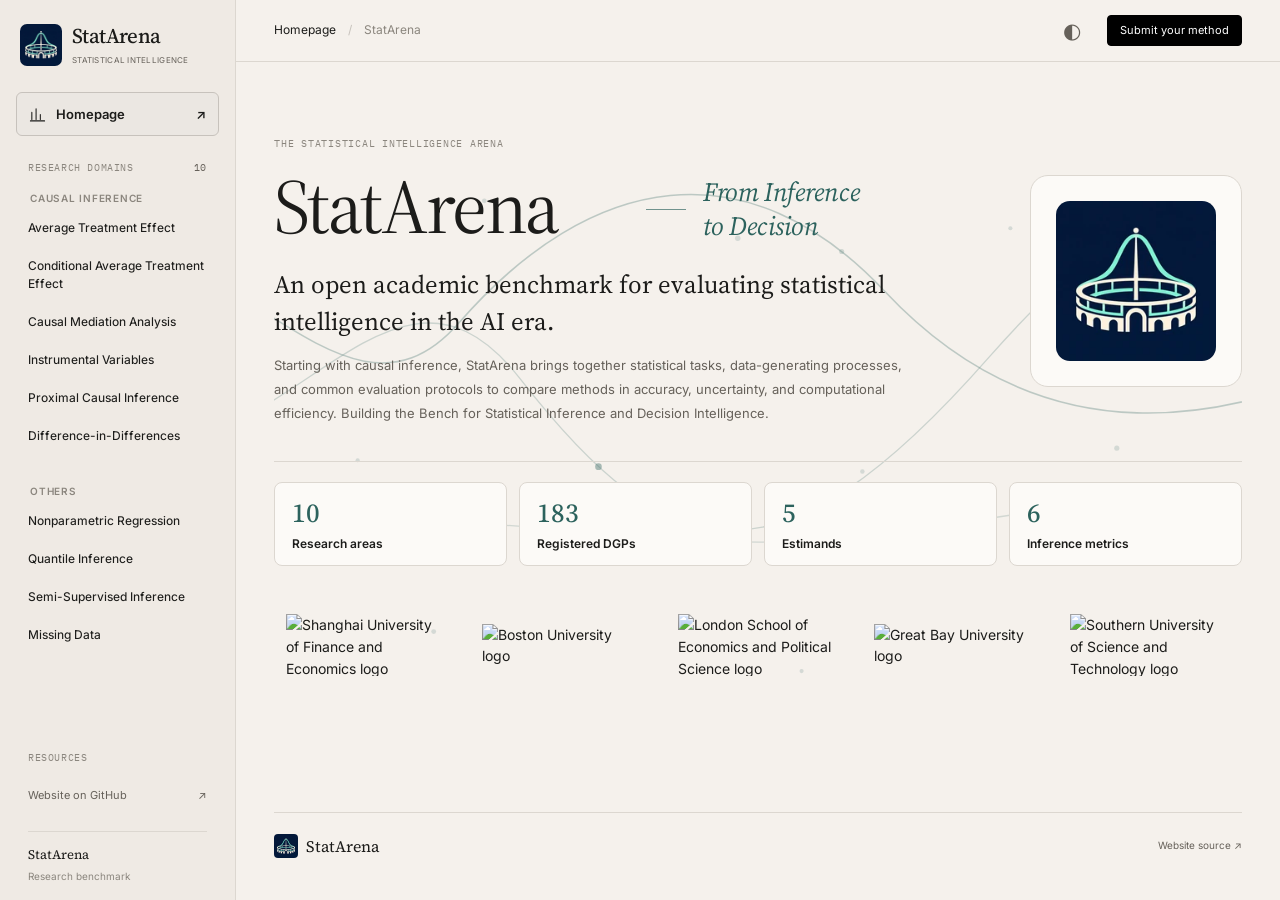
==== commit 586a03b8: "Center the homepage tagline between the StatArena title and icon" ====
--- a/index.html
+++ b/index.html
@@ -24,7 +24,7 @@
 <link rel="stylesheet" href="assets/comparison-charts.css?v=counterfactual-notation-20261117">
 <link rel="stylesheet" href="assets/domain-illustrations.css?v=counterfactual-notation-20261117">
 <link rel="stylesheet" href="assets/arena-overview.css?v=counterfactual-notation-20261117">
-<link rel="stylesheet" href="assets/home.css?v=statarena-inline-tagline-20261120">
+<link rel="stylesheet" href="assets/home.css?v=statarena-centered-tagline-20261120">
 </head>
 <body>
 <a class="skip" href="#content-start">Skip to content</a>
@@ -64,12 +64,10 @@
   </g>
 </svg>
 <div class="home-hero">
+  <div class="home-kicker">THE STATISTICAL INTELLIGENCE ARENA</div>
+  <h1 id="home-title">StatArena</h1>
+  <h2 class="home-tagline">From Inference to Decision</h2>
   <div class="home-hero-copy">
-    <div class="home-kicker">THE STATISTICAL INTELLIGENCE ARENA</div>
-    <div class="home-heading">
-      <h1 id="home-title">StatArena</h1>
-      <h2 class="home-tagline">From Inference to Decision</h2>
-    </div>
     <p class="home-lead">An open academic benchmark for evaluating statistical intelligence in the AI era.</p>
     <p class="home-description">Starting with causal inference, StatArena brings together statistical tasks, data-generating processes, and common evaluation protocols to compare methods in accuracy, uncertainty, and computational efficiency. Building the Bench for Statistical Inference and Decision Intelligence.</p>
   </div>
--- a/assets/home.css
+++ b/assets/home.css
@@ -1,20 +1,21 @@
 /* Home-only layout; the existing domain leaderboards and theme palette stay unchanged. */
 .home-panel{position:relative;isolation:isolate;overflow:hidden;min-height:calc(100vh - 150px);padding:56px 0 30px}
-.home-hero{display:flex;align-items:center;justify-content:space-between;gap:48px;padding:18px 0 36px}
-.home-hero-copy{min-width:0;max-width:780px}
-.home-heading{display:flex;flex-wrap:wrap;align-items:baseline;column-gap:clamp(10px,1.35vw,18px);row-gap:4px;margin:12px 0 21px}
+.home-hero{display:grid;grid-template-columns:max-content minmax(0,1fr) auto;grid-template-areas:"kicker kicker mark" "title tagline mark" "copy copy mark";align-items:center;column-gap:clamp(12px,2vw,34px);padding:18px 0 36px}
+.home-hero>.home-kicker{grid-area:kicker}
+.home-hero-copy{grid-area:copy;min-width:0;max-width:670px}
 .home-kicker,.home-next>span{display:block;font:10px/1.6 var(--mono);letter-spacing:.075em;color:var(--quiet)}
-.home-hero h1{font:400 clamp(56px,6vw,90px)/1.1 var(--display);letter-spacing:-2.5px;margin:0}
+.home-hero h1{grid-area:title;font:400 clamp(56px,6vw,90px)/1.1 var(--display);letter-spacing:-2.5px;margin:12px 0 18px}
 .home-lead{max-width:40rem;font:400 clamp(19px,2.1vw,25px)/1.45 var(--display);color:var(--fg)}
 .home-description{max-width:40rem;margin:14px 0 0;font:13px/1.85 var(--body);color:var(--muted)}
-.home-mark{width:212px;height:212px;flex:none;display:flex;justify-content:center;align-items:center;border:1px solid var(--line);border-radius:18px;background:var(--surface)}
+.home-mark{grid-area:mark;justify-self:end;width:212px;height:212px;display:flex;justify-content:center;align-items:center;border:1px solid var(--line);border-radius:18px;background:var(--surface)}
 .home-mark img{width:160px;height:160px;object-fit:contain;border-radius:14px}
 .home-panel .arena-overview{padding-top:20px;border-top:1px solid var(--line)}
 .home-next{padding:28px 0 15px;margin-top:20px;border-top:1px solid var(--line)}
 .home-next p{font:13px/1.75 var(--body);color:var(--muted);margin-top:8px;max-width:50rem}
 .side-home.on{background:var(--hover);border-color:var(--line-strong);font-weight:600}
-@media(max-width:860px){.home-panel{padding-top:28px;min-height:calc(100vh - 100px)}.home-hero{gap:24px;padding-bottom:26px}.home-mark{width:150px;height:150px}.home-mark img{width:116px;height:116px}}
-@media(max-width:560px){.home-hero{gap:12px;align-items:flex-start}.home-kicker{font-size:9px}.home-heading{margin:8px 0 15px}.home-hero h1{font-size:50px;letter-spacing:-1.8px}.home-lead{font-size:20px}.home-description{font-size:12px}.home-mark{width:70px;height:70px;border-radius:12px}.home-mark img{width:56px;height:56px;border-radius:8px}.home-panel{padding-top:30px}.home-next{margin-top:12px}}
+@media(max-width:1050px){.home-mark{width:150px;height:150px}.home-mark img{width:116px;height:116px}}
+@media(max-width:860px){.home-panel{padding-top:28px;min-height:calc(100vh - 100px)}.home-hero{padding-bottom:26px}}
+@media(max-width:560px){.home-kicker{font-size:9px}.home-hero h1{font-size:clamp(40px,12vw,50px);letter-spacing:-1.8px;margin:8px 0 12px}.home-lead{font-size:20px}.home-description{font-size:12px}.home-mark{width:70px;height:70px;border-radius:12px}.home-mark img{width:56px;height:56px;border-radius:8px}.home-panel{padding-top:30px}.home-next{margin-top:12px}}
 
 /* Institutional logo strip on Home only. Preserve marks without recoloring. */
 .home-universities{display:grid;grid-template-columns:repeat(5,minmax(0,1fr));gap:12px;margin:22px 0 4px}
@@ -28,7 +29,7 @@
 /* Subtle ambient statistical curves — decorative and scoped to the Home route. */
 .home-panel .home-ambient{position:absolute;inset:0;width:100%;height:100%;z-index:-1;pointer-events:none;overflow:hidden;color:var(--accent);opacity:.85}
 .home-panel>.home-hero,.home-panel>.arena-overview,.home-panel>.home-next,.home-panel>.home-universities{position:relative;z-index:1}
-.home-tagline{display:flex;align-items:center;gap:clamp(8px,1.35vw,18px);margin:0;font:italic 400 clamp(24px,2.2vw,32px)/1.3 var(--display);letter-spacing:-.45px;color:var(--accent)}
+.home-tagline{grid-area:tagline;justify-self:center;display:flex;align-items:center;gap:clamp(8px,1.35vw,18px);min-width:0;margin:0;font:italic 400 clamp(20px,2.05vw,30px)/1.3 var(--display);letter-spacing:-.45px;color:var(--accent);text-wrap:balance}
 .home-tagline::before{content:"";flex:0 0 clamp(20px,3.1vw,44px);height:1px;background:currentColor;opacity:.65}
 .home-ambient .home-wave-line{fill:none;stroke:currentColor;stroke-width:1.55;stroke-linecap:round;opacity:.32;vector-effect:non-scaling-stroke}
 .home-ambient .home-wave-b .home-wave-line{opacity:.24;stroke-width:1.3}
@@ -46,8 +47,8 @@
 @keyframes home-wave-drift-b{from{transform:translate(-11px,-8px)}to{transform:translate(9px,13px)}}
 @keyframes home-wave-drift-c{from{transform:translate(6px,11px)}to{transform:translate(-12px,-6px)}}
 @keyframes home-point-float{from{transform:translate(0,0);opacity:.15}to{transform:translate(-8px,13px);opacity:.27}}
-@media(max-width:700px){.home-heading{margin-bottom:16px}.home-panel .home-ambient{opacity:.56}}
-@media(max-width:560px){.home-heading{margin-bottom:15px}.home-tagline{font-size:clamp(18px,4vw,22px)}.home-panel .home-ambient{opacity:.42}}
+@media(max-width:700px){.home-hero{grid-template-columns:minmax(0,1fr) auto;grid-template-areas:"kicker mark" "title mark" "tagline tagline" "copy copy"}.home-tagline{justify-self:start;margin-bottom:16px}.home-panel .home-ambient{opacity:.56}}
+@media(max-width:560px){.home-tagline{font-size:clamp(18px,4vw,22px)}.home-panel .home-ambient{opacity:.42}}
 @media(prefers-reduced-motion:reduce){
  .home-ambient .home-wave,.home-ambient .home-scatter{animation:none!important}
  .home-ambient .home-moving-dot{display:none}
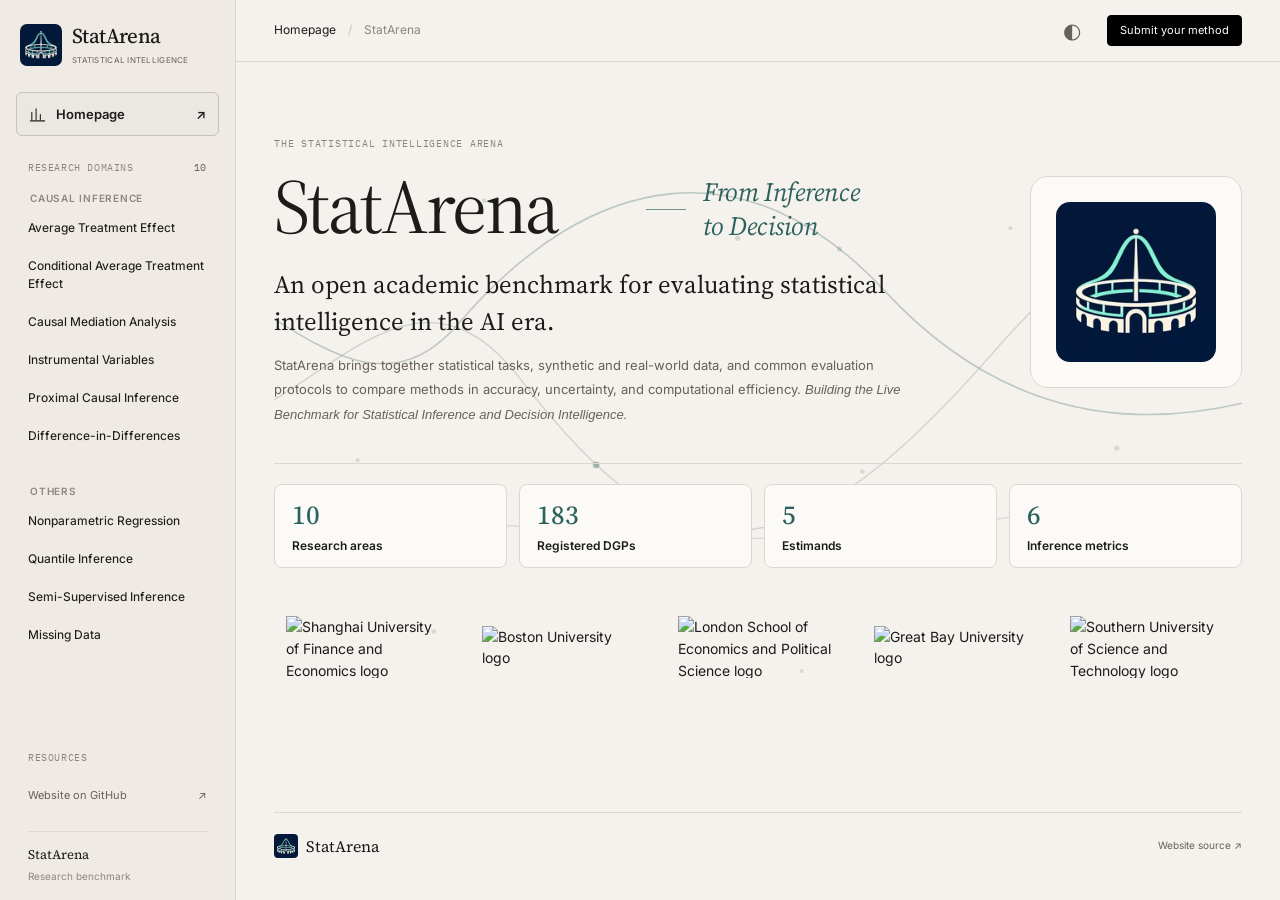
==== commit c4ea18fa: "Update the homepage description and live benchmark slogan" ====
--- a/index.html
+++ b/index.html
@@ -69,7 +69,7 @@
   <h2 class="home-tagline">From Inference to Decision</h2>
   <div class="home-hero-copy">
     <p class="home-lead">An open academic benchmark for evaluating statistical intelligence in the AI era.</p>
-    <p class="home-description">Starting with causal inference, StatArena brings together statistical tasks, data-generating processes, and common evaluation protocols to compare methods in accuracy, uncertainty, and computational efficiency. Building the Bench for Statistical Inference and Decision Intelligence.</p>
+    <p class="home-description">StatArena brings together statistical tasks, synthetic and real-world data, and common evaluation protocols to compare methods in accuracy, uncertainty, and computational efficiency. <em>Building the Live Benchmark for Statistical Inference and Decision Intelligence.</em></p>
   </div>
   <div class="home-mark" aria-hidden="true"><img src="assets/statsarena-logo.webp" alt="" width="160" height="160"></div>
 </div>
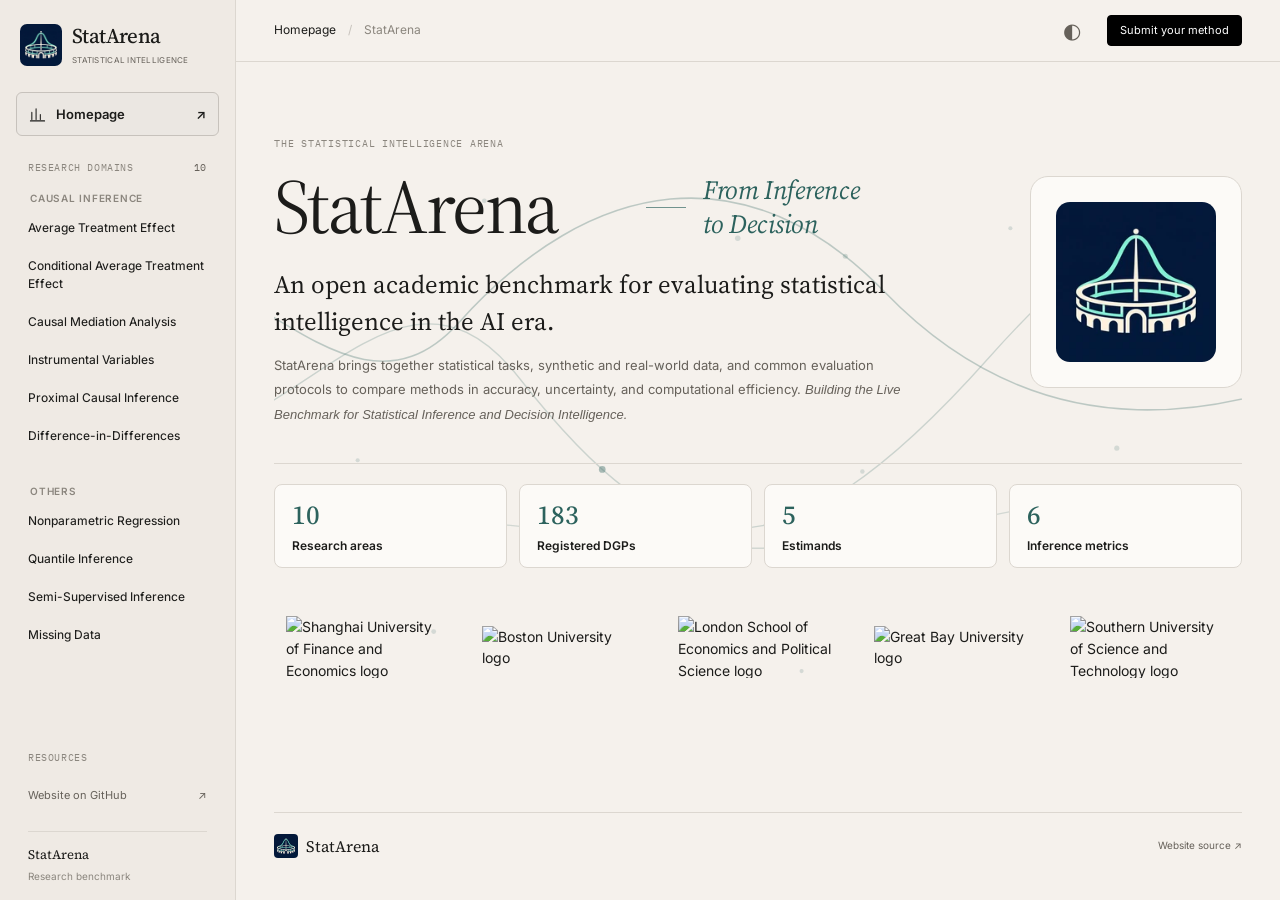
==== commit 66bef671: "Align the homepage tagline with the StatArena title baseline" ====
--- a/index.html
+++ b/index.html
@@ -24,7 +24,7 @@
 <link rel="stylesheet" href="assets/comparison-charts.css?v=counterfactual-notation-20261117">
 <link rel="stylesheet" href="assets/domain-illustrations.css?v=counterfactual-notation-20261117">
 <link rel="stylesheet" href="assets/arena-overview.css?v=counterfactual-notation-20261117">
-<link rel="stylesheet" href="assets/home.css?v=statarena-centered-tagline-20261120">
+<link rel="stylesheet" href="assets/home.css?v=statarena-tagline-baseline-20261120">
 </head>
 <body>
 <a class="skip" href="#content-start">Skip to content</a>
--- a/assets/home.css
+++ b/assets/home.css
@@ -4,7 +4,7 @@
 .home-hero>.home-kicker{grid-area:kicker}
 .home-hero-copy{grid-area:copy;min-width:0;max-width:670px}
 .home-kicker,.home-next>span{display:block;font:10px/1.6 var(--mono);letter-spacing:.075em;color:var(--quiet)}
-.home-hero h1{grid-area:title;font:400 clamp(56px,6vw,90px)/1.1 var(--display);letter-spacing:-2.5px;margin:12px 0 18px}
+.home-hero h1{grid-area:title;align-self:last baseline;font:400 clamp(56px,6vw,90px)/1.1 var(--display);letter-spacing:-2.5px;margin:12px 0 18px}
 .home-lead{max-width:40rem;font:400 clamp(19px,2.1vw,25px)/1.45 var(--display);color:var(--fg)}
 .home-description{max-width:40rem;margin:14px 0 0;font:13px/1.85 var(--body);color:var(--muted)}
 .home-mark{grid-area:mark;justify-self:end;width:212px;height:212px;display:flex;justify-content:center;align-items:center;border:1px solid var(--line);border-radius:18px;background:var(--surface)}
@@ -29,8 +29,8 @@
 /* Subtle ambient statistical curves — decorative and scoped to the Home route. */
 .home-panel .home-ambient{position:absolute;inset:0;width:100%;height:100%;z-index:-1;pointer-events:none;overflow:hidden;color:var(--accent);opacity:.85}
 .home-panel>.home-hero,.home-panel>.arena-overview,.home-panel>.home-next,.home-panel>.home-universities{position:relative;z-index:1}
-.home-tagline{grid-area:tagline;justify-self:center;display:flex;align-items:center;gap:clamp(8px,1.35vw,18px);min-width:0;margin:0;font:italic 400 clamp(20px,2.05vw,30px)/1.3 var(--display);letter-spacing:-.45px;color:var(--accent);text-wrap:balance}
-.home-tagline::before{content:"";flex:0 0 clamp(20px,3.1vw,44px);height:1px;background:currentColor;opacity:.65}
+.home-tagline{grid-area:tagline;justify-self:center;align-self:last baseline;display:flex;align-items:last baseline;gap:clamp(8px,1.35vw,18px);min-width:0;margin:0;font:italic 400 clamp(20px,2.05vw,30px)/1.3 var(--display);letter-spacing:-.45px;color:var(--accent);text-wrap:balance}
+.home-tagline::before{content:"";align-self:center;flex:0 0 clamp(20px,3.1vw,44px);height:1px;background:currentColor;opacity:.65}
 .home-ambient .home-wave-line{fill:none;stroke:currentColor;stroke-width:1.55;stroke-linecap:round;opacity:.32;vector-effect:non-scaling-stroke}
 .home-ambient .home-wave-b .home-wave-line{opacity:.24;stroke-width:1.3}
 .home-ambient .home-wave-c .home-wave-line{opacity:.20;stroke-width:1.35}
@@ -47,7 +47,7 @@
 @keyframes home-wave-drift-b{from{transform:translate(-11px,-8px)}to{transform:translate(9px,13px)}}
 @keyframes home-wave-drift-c{from{transform:translate(6px,11px)}to{transform:translate(-12px,-6px)}}
 @keyframes home-point-float{from{transform:translate(0,0);opacity:.15}to{transform:translate(-8px,13px);opacity:.27}}
-@media(max-width:700px){.home-hero{grid-template-columns:minmax(0,1fr) auto;grid-template-areas:"kicker mark" "title mark" "tagline tagline" "copy copy"}.home-tagline{justify-self:start;margin-bottom:16px}.home-panel .home-ambient{opacity:.56}}
+@media(max-width:700px){.home-hero{grid-template-columns:minmax(0,1fr) auto;grid-template-areas:"kicker mark" "title mark" "tagline tagline" "copy copy"}.home-tagline{justify-self:start;align-self:start;margin-bottom:16px}.home-panel .home-ambient{opacity:.56}}
 @media(max-width:560px){.home-tagline{font-size:clamp(18px,4vw,22px)}.home-panel .home-ambient{opacity:.42}}
 @media(prefers-reduced-motion:reduce){
  .home-ambient .home-wave,.home-ambient .home-scatter{animation:none!important}
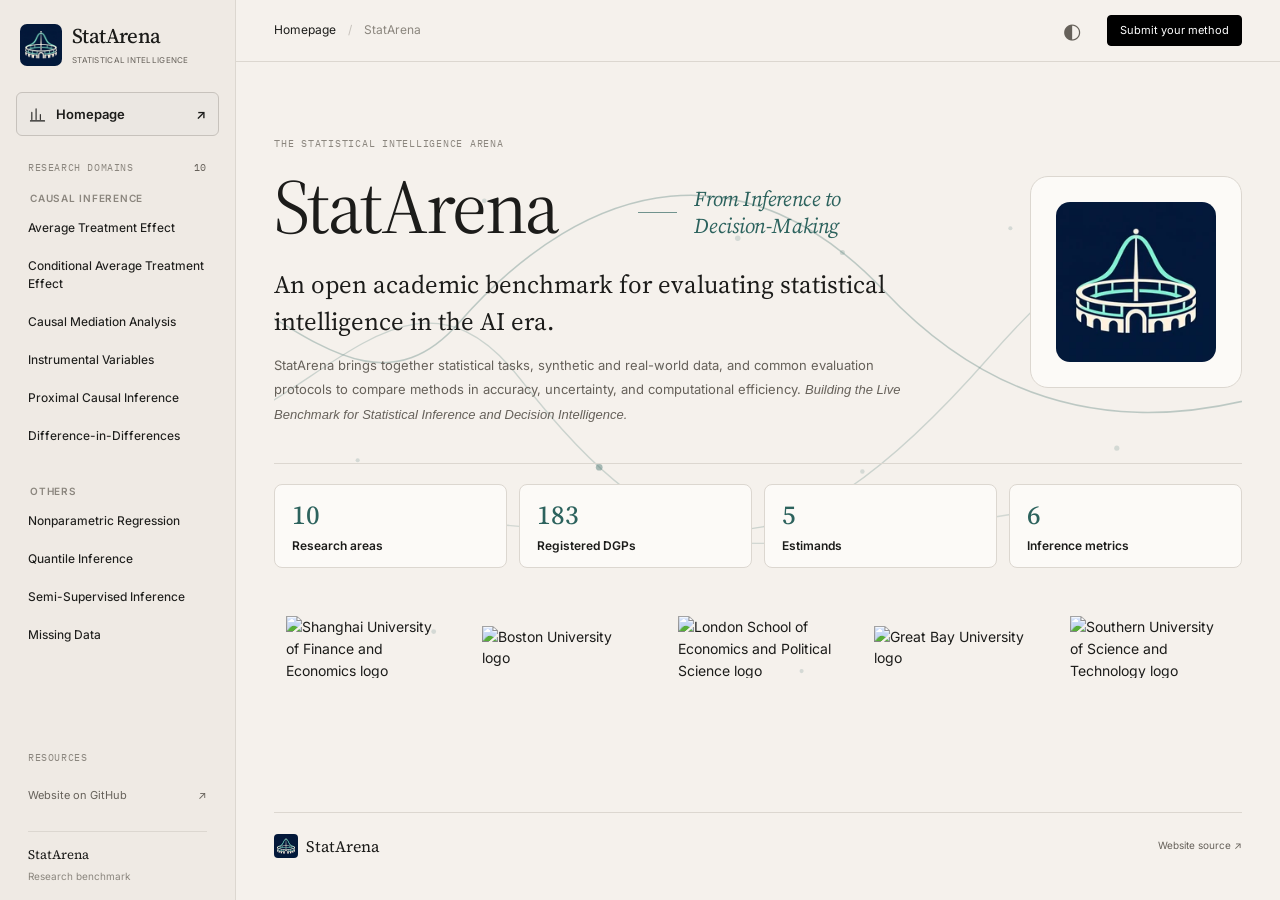
==== commit 792ada39: "Refine the homepage tagline and use standard CATE query notation" ====
--- a/index.html
+++ b/index.html
@@ -24,7 +24,7 @@
 <link rel="stylesheet" href="assets/comparison-charts.css?v=counterfactual-notation-20261117">
 <link rel="stylesheet" href="assets/domain-illustrations.css?v=counterfactual-notation-20261117">
 <link rel="stylesheet" href="assets/arena-overview.css?v=counterfactual-notation-20261117">
-<link rel="stylesheet" href="assets/home.css?v=statarena-tagline-baseline-20261120">
+<link rel="stylesheet" href="assets/home.css?v=statarena-decision-making-20261120">
 </head>
 <body>
 <a class="skip" href="#content-start">Skip to content</a>
@@ -66,7 +66,7 @@
 <div class="home-hero">
   <div class="home-kicker">THE STATISTICAL INTELLIGENCE ARENA</div>
   <h1 id="home-title">StatArena</h1>
-  <h2 class="home-tagline">From Inference to Decision</h2>
+  <h2 class="home-tagline">From Inference to Decision-Making</h2>
   <div class="home-hero-copy">
     <p class="home-lead">An open academic benchmark for evaluating statistical intelligence in the AI era.</p>
     <p class="home-description">StatArena brings together statistical tasks, synthetic and real-world data, and common evaluation protocols to compare methods in accuracy, uncertainty, and computational efficiency. <em>Building the Live Benchmark for Statistical Inference and Decision Intelligence.</em></p>
--- a/assets/home.css
+++ b/assets/home.css
@@ -29,7 +29,7 @@
 /* Subtle ambient statistical curves — decorative and scoped to the Home route. */
 .home-panel .home-ambient{position:absolute;inset:0;width:100%;height:100%;z-index:-1;pointer-events:none;overflow:hidden;color:var(--accent);opacity:.85}
 .home-panel>.home-hero,.home-panel>.arena-overview,.home-panel>.home-next,.home-panel>.home-universities{position:relative;z-index:1}
-.home-tagline{grid-area:tagline;justify-self:center;align-self:last baseline;display:flex;align-items:last baseline;gap:clamp(8px,1.35vw,18px);min-width:0;margin:0;font:italic 400 clamp(20px,2.05vw,30px)/1.3 var(--display);letter-spacing:-.45px;color:var(--accent);text-wrap:balance}
+.home-tagline{grid-area:tagline;justify-self:center;align-self:last baseline;display:flex;align-items:last baseline;gap:clamp(8px,1.35vw,18px);min-width:0;margin:0;font:italic 400 clamp(18px,1.65vw,26px)/1.3 var(--display);letter-spacing:-.45px;color:var(--accent);text-wrap:balance}
 .home-tagline::before{content:"";align-self:center;flex:0 0 clamp(20px,3.1vw,44px);height:1px;background:currentColor;opacity:.65}
 .home-ambient .home-wave-line{fill:none;stroke:currentColor;stroke-width:1.55;stroke-linecap:round;opacity:.32;vector-effect:non-scaling-stroke}
 .home-ambient .home-wave-b .home-wave-line{opacity:.24;stroke-width:1.3}
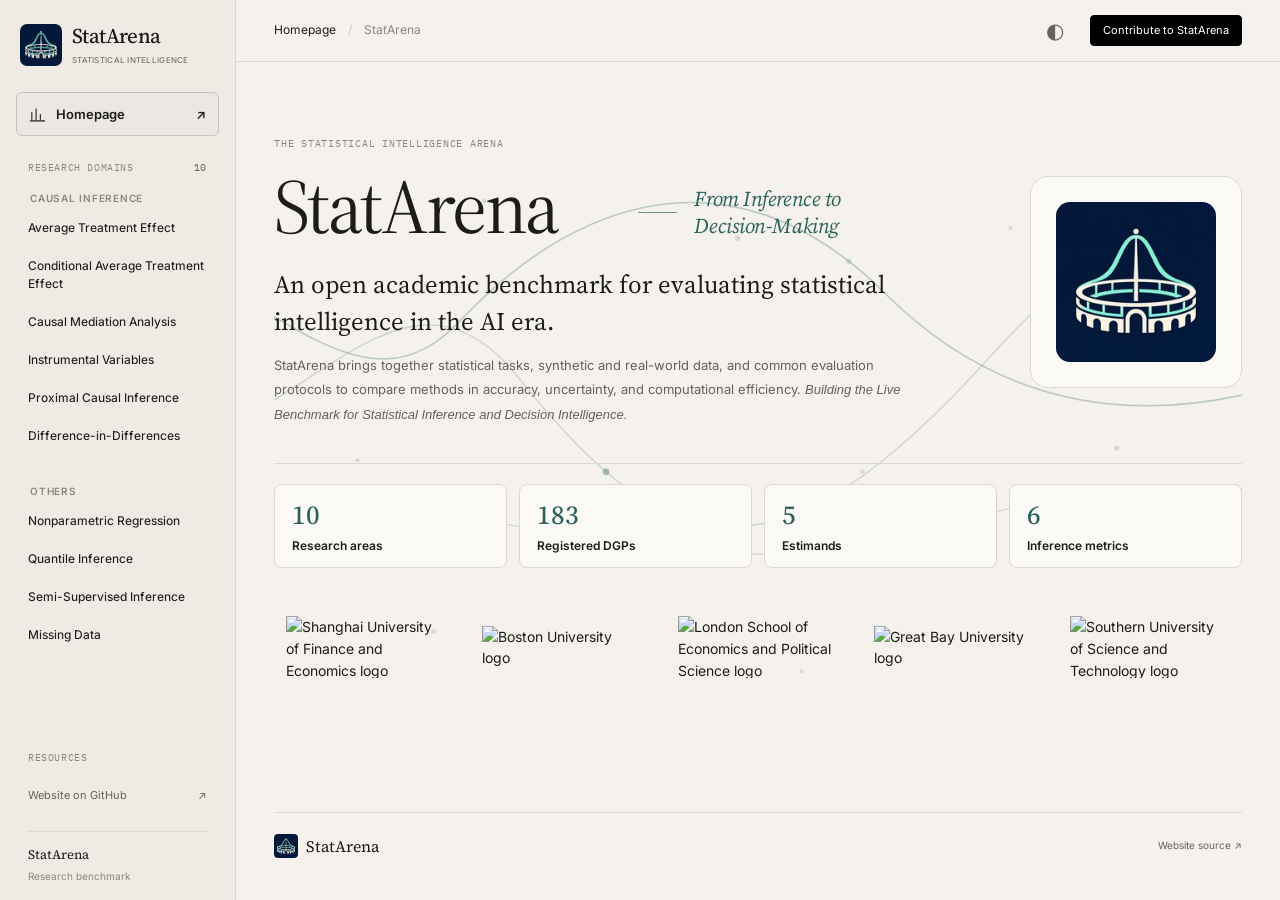
==== commit d764b178: "Add a unified Contribute to StatArena entry point" ====
--- a/index.html
+++ b/index.html
@@ -20,7 +20,7 @@
 <link rel="stylesheet" href="assets/release.css?v=counterfactual-notation-20261117">
 <link rel="stylesheet" href="assets/references.css?v=counterfactual-notation-20261117">
 <link rel="stylesheet" href="assets/test-view.css?v=mediation-challenge-20261118">
-<link rel="stylesheet" href="assets/submit-method.css?v=counterfactual-notation-20261117">
+<link rel="stylesheet" href="assets/submit-method.css?v=contribution-entry">
 <link rel="stylesheet" href="assets/comparison-charts.css?v=counterfactual-notation-20261117">
 <link rel="stylesheet" href="assets/domain-illustrations.css?v=counterfactual-notation-20261117">
 <link rel="stylesheet" href="assets/arena-overview.css?v=counterfactual-notation-20261117">
@@ -39,7 +39,7 @@
 <div class="sidebar-foot"><span>StatArena</span><span>Research benchmark</span></div>
 </div></aside>
 <div class="page">
-<header class="topbar"><div class="topbar-left"><button class="menu-button" id="menu-btn" aria-label="Open navigation" aria-controls="sidebar" aria-expanded="false">☰</button><span id="topbar-section">Homepage</span><span class="breadcrumb-sep">/</span><span class="muted" id="topbar-context">StatArena</span></div><div class="topbar-actions"><button class="theme-toggle" id="theme-btn" aria-label="Switch to dark theme" title="Switch color theme">◐</button><button type="button" class="method-submit-button" id="submit-method-btn" aria-haspopup="dialog" aria-controls="method-submit-dialog" aria-expanded="false">Submit your method</button></div></header>
+<header class="topbar"><div class="topbar-left"><button class="menu-button" id="menu-btn" aria-label="Open navigation" aria-controls="sidebar" aria-expanded="false">☰</button><span id="topbar-section">Homepage</span><span class="breadcrumb-sep">/</span><span class="muted" id="topbar-context">StatArena</span></div><div class="topbar-actions"><button class="theme-toggle" id="theme-btn" aria-label="Switch to dark theme" title="Switch color theme">◐</button><button type="button" class="method-submit-button" id="submit-method-btn" aria-haspopup="dialog" aria-controls="method-submit-dialog" aria-expanded="false">Contribute to StatArena</button></div></header>
 <div class="content" id="content-start" tabindex="-1">
 <section id="home" class="home-panel" aria-labelledby="home-title" tabindex="-1">
 <svg class="home-ambient" viewBox="0 0 1280 740" preserveAspectRatio="xMidYMid slice" aria-hidden="true" focusable="false">
@@ -122,7 +122,7 @@
 <script src="assets/test-view.js?v=iv-release-details-20261119"></script>
 <script src="assets/arena-overview.js?v=stat-cards-20261117"></script>
 <script src="assets/layout.js?v=statarena-home-20261119"></script>
-<script src="assets/submit-method.js?v=mediation-challenge-20261118"></script>
+<script src="assets/submit-method.js?v=contribution-entry"></script>
 <script src="assets/comparison-charts.js?v=counterfactual-notation-20261117"></script>
 <script src="assets/domain-illustrations.js?v=counterfactual-notation-20261117"></script>
 <script src="assets/home-motion.js?v=statarena-wave-morph-20261119"></script>
--- a/assets/submit-method.css
+++ b/assets/submit-method.css
@@ -6,6 +6,9 @@
 #method-submit-dialog .ms-heading{display:flex;align-items:start;justify-content:space-between;gap:16px;margin-bottom:12px}
 #method-submit-dialog h2{font:400 29px/1.2 var(--display)}
 #method-submit-dialog .ms-close{font:22px/1 var(--body);padding:2px 6px;color:var(--muted)}
+#method-submit-dialog .ms-choices:not([hidden]){display:grid;gap:8px}
+#method-submit-dialog .ms-choices :is(button,a){display:block;padding:10px 12px;border:1px solid var(--line-strong);border-radius:5px;color:var(--fg);font-size:14px;text-align:left;text-decoration:none}
+#method-submit-dialog .ms-choices :is(button,a):hover{background:var(--bg)}
 #method-submit-dialog .ms-intro{font-size:12px;color:var(--muted);margin-bottom:22px}
 #method-submit-dialog label{display:block;font-size:12px;margin-bottom:8px;font-weight:500}
 #method-submit-dialog input[type=url]{width:100%;border:1px solid var(--line-strong);border-radius:5px;background:var(--bg);color:var(--fg);padding:11px;font-size:13px;min-width:0}
@@ -14,7 +17,7 @@
 #method-submit-dialog .ms-status[data-kind=success]{color:var(--accent)}
 #method-submit-dialog .ms-actions{display:flex;justify-content:flex-end;gap:12px;margin-top:20px}
 #method-submit-dialog .ms-send{border-radius:4px;padding:9px 16px;font-size:12px;background:var(--fg);color:var(--bg)}
-#method-submit-dialog .ms-cancel{padding:9px 8px;font-size:12px;color:var(--muted)}
+#method-submit-dialog .ms-back{padding:9px 8px;font-size:12px;color:var(--muted)}
 #method-submit-dialog .ms-challenge{margin-top:12px;min-height:0}
 #method-submit-dialog .ms-honeypot{position:absolute;left:-9999px;top:auto;width:1px;height:1px;overflow:hidden}
 @media(max-width:380px){.method-submit-button{padding:6px 8px}#method-submit-dialog{padding:21px}}
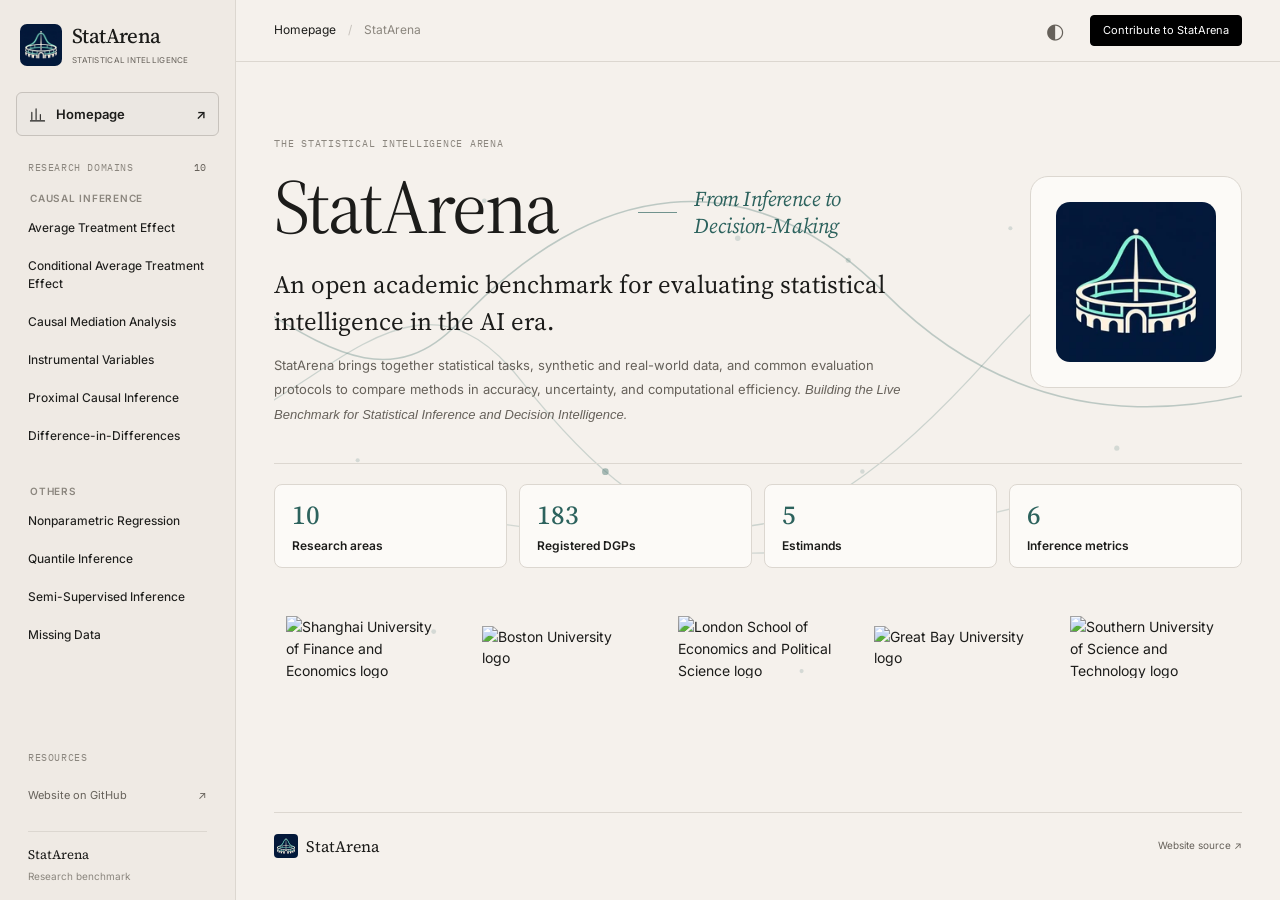
==== commit 5ab11dd0: "Link Contribute to StatArena directly to the GitHub guide" ====
--- a/index.html
+++ b/index.html
@@ -20,7 +20,7 @@
 <link rel="stylesheet" href="assets/release.css?v=counterfactual-notation-20261117">
 <link rel="stylesheet" href="assets/references.css?v=counterfactual-notation-20261117">
 <link rel="stylesheet" href="assets/test-view.css?v=mediation-challenge-20261118">
-<link rel="stylesheet" href="assets/submit-method.css?v=contribution-entry">
+<link rel="stylesheet" href="assets/submit-method.css?v=direct-contribution-guide">
 <link rel="stylesheet" href="assets/comparison-charts.css?v=counterfactual-notation-20261117">
 <link rel="stylesheet" href="assets/domain-illustrations.css?v=counterfactual-notation-20261117">
 <link rel="stylesheet" href="assets/arena-overview.css?v=counterfactual-notation-20261117">
@@ -39,7 +39,7 @@
 <div class="sidebar-foot"><span>StatArena</span><span>Research benchmark</span></div>
 </div></aside>
 <div class="page">
-<header class="topbar"><div class="topbar-left"><button class="menu-button" id="menu-btn" aria-label="Open navigation" aria-controls="sidebar" aria-expanded="false">☰</button><span id="topbar-section">Homepage</span><span class="breadcrumb-sep">/</span><span class="muted" id="topbar-context">StatArena</span></div><div class="topbar-actions"><button class="theme-toggle" id="theme-btn" aria-label="Switch to dark theme" title="Switch color theme">◐</button><button type="button" class="method-submit-button" id="submit-method-btn" aria-haspopup="dialog" aria-controls="method-submit-dialog" aria-expanded="false">Contribute to StatArena</button></div></header>
+<header class="topbar"><div class="topbar-left"><button class="menu-button" id="menu-btn" aria-label="Open navigation" aria-controls="sidebar" aria-expanded="false">☰</button><span id="topbar-section">Homepage</span><span class="breadcrumb-sep">/</span><span class="muted" id="topbar-context">StatArena</span></div><div class="topbar-actions"><button class="theme-toggle" id="theme-btn" aria-label="Switch to dark theme" title="Switch color theme">◐</button><a class="contribution-link" href="https://github.com/Statsinference/Statistical-Intelligence-Arena/blob/main/CONTRIBUTING.md">Contribute to StatArena</a></div></header>
 <div class="content" id="content-start" tabindex="-1">
 <section id="home" class="home-panel" aria-labelledby="home-title" tabindex="-1">
 <svg class="home-ambient" viewBox="0 0 1280 740" preserveAspectRatio="xMidYMid slice" aria-hidden="true" focusable="false">
@@ -97,6 +97,7 @@
 <section class="domain-heading"><div><h2 id="hero-title">Average Treatment Effect</h2><p id="hero-sub">Point estimates and confidence intervals for average treatment effects.</p><div id="domain-definition" class="domain-definition" aria-label="Target definition"></div></div>
 <div class="domain-actions">
 <a id="benchmark-card-link" class="benchmark-card-link" hidden>Benchmark card &amp; data <span aria-hidden="true">→</span></a>
+<button type="button" class="text-link" id="submit-method-btn" aria-haspopup="dialog" aria-controls="method-submit-dialog" aria-expanded="false">Submit a method</button>
 <a href="#table" class="text-link">Full leaderboard <span>↘</span></a>
 </div></section>
 <section id="coming-soon" class="coming-soon" role="status" hidden><h3>Coming soon</h3><p>Results for this research area are being prepared.</p></section>
@@ -122,7 +123,7 @@
 <script src="assets/test-view.js?v=iv-release-details-20261119"></script>
 <script src="assets/arena-overview.js?v=stat-cards-20261117"></script>
 <script src="assets/layout.js?v=statarena-home-20261119"></script>
-<script src="assets/submit-method.js?v=contribution-entry"></script>
+<script src="assets/submit-method.js?v=direct-contribution-guide"></script>
 <script src="assets/comparison-charts.js?v=counterfactual-notation-20261117"></script>
 <script src="assets/domain-illustrations.js?v=counterfactual-notation-20261117"></script>
 <script src="assets/home-motion.js?v=statarena-wave-morph-20261119"></script>
--- a/assets/submit-method.css
+++ b/assets/submit-method.css
@@ -1,14 +1,13 @@
 /* Additive submission UI. Existing leaderboard selectors are not restyled. */
-.method-submit-button{border:1px solid #000;border-radius:4px;padding:6px 12px;font-size:11px;white-space:nowrap;color:#fff;background:#000}
-.method-submit-button:hover{border-color:#000;background:#111}
+.contribution-link{border:1px solid #000;border-radius:4px;padding:6px 12px;font-size:11px;white-space:nowrap;color:#fff;background:#000}
+.contribution-link:hover{background:#111;text-decoration:none}
+#submit-method-btn{padding:0}
+#submit-method-btn:hover{text-decoration:underline;text-underline-offset:4px}
 #method-submit-dialog{width:min(480px,calc(100vw - 32px));max-height:calc(100dvh - 40px);padding:28px;border:1px solid var(--line-strong);border-radius:10px;background:var(--surface);color:var(--fg);box-shadow:0 24px 90px #0003}
 #method-submit-dialog::backdrop{background:#15151566}
 #method-submit-dialog .ms-heading{display:flex;align-items:start;justify-content:space-between;gap:16px;margin-bottom:12px}
 #method-submit-dialog h2{font:400 29px/1.2 var(--display)}
 #method-submit-dialog .ms-close{font:22px/1 var(--body);padding:2px 6px;color:var(--muted)}
-#method-submit-dialog .ms-choices:not([hidden]){display:grid;gap:8px}
-#method-submit-dialog .ms-choices :is(button,a){display:block;padding:10px 12px;border:1px solid var(--line-strong);border-radius:5px;color:var(--fg);font-size:14px;text-align:left;text-decoration:none}
-#method-submit-dialog .ms-choices :is(button,a):hover{background:var(--bg)}
 #method-submit-dialog .ms-intro{font-size:12px;color:var(--muted);margin-bottom:22px}
 #method-submit-dialog label{display:block;font-size:12px;margin-bottom:8px;font-weight:500}
 #method-submit-dialog input[type=url]{width:100%;border:1px solid var(--line-strong);border-radius:5px;background:var(--bg);color:var(--fg);padding:11px;font-size:13px;min-width:0}
@@ -17,9 +16,8 @@
 #method-submit-dialog .ms-status[data-kind=success]{color:var(--accent)}
 #method-submit-dialog .ms-actions{display:flex;justify-content:flex-end;gap:12px;margin-top:20px}
 #method-submit-dialog .ms-send{border-radius:4px;padding:9px 16px;font-size:12px;background:var(--fg);color:var(--bg)}
-#method-submit-dialog .ms-back{padding:9px 8px;font-size:12px;color:var(--muted)}
+#method-submit-dialog .ms-cancel{padding:9px 8px;font-size:12px;color:var(--muted)}
 #method-submit-dialog .ms-challenge{margin-top:12px;min-height:0}
 #method-submit-dialog .ms-honeypot{position:absolute;left:-9999px;top:auto;width:1px;height:1px;overflow:hidden}
-@media(max-width:380px){.method-submit-button{padding:6px 8px}#method-submit-dialog{padding:21px}}
-@media print{#method-submit-dialog,.method-submit-button{display:none!important}}
-@media(max-width:380px){.topbar:has(#submit-method-btn){gap:6px}.topbar-actions:has(#submit-method-btn){gap:4px}.method-submit-button{padding:6px 5px}}
+@media(max-width:380px){.topbar{gap:6px}.topbar-actions{gap:4px}.contribution-link{padding:6px 5px}#method-submit-dialog{padding:21px}}
+@media print{#method-submit-dialog,#submit-method-btn,.contribution-link{display:none!important}}
